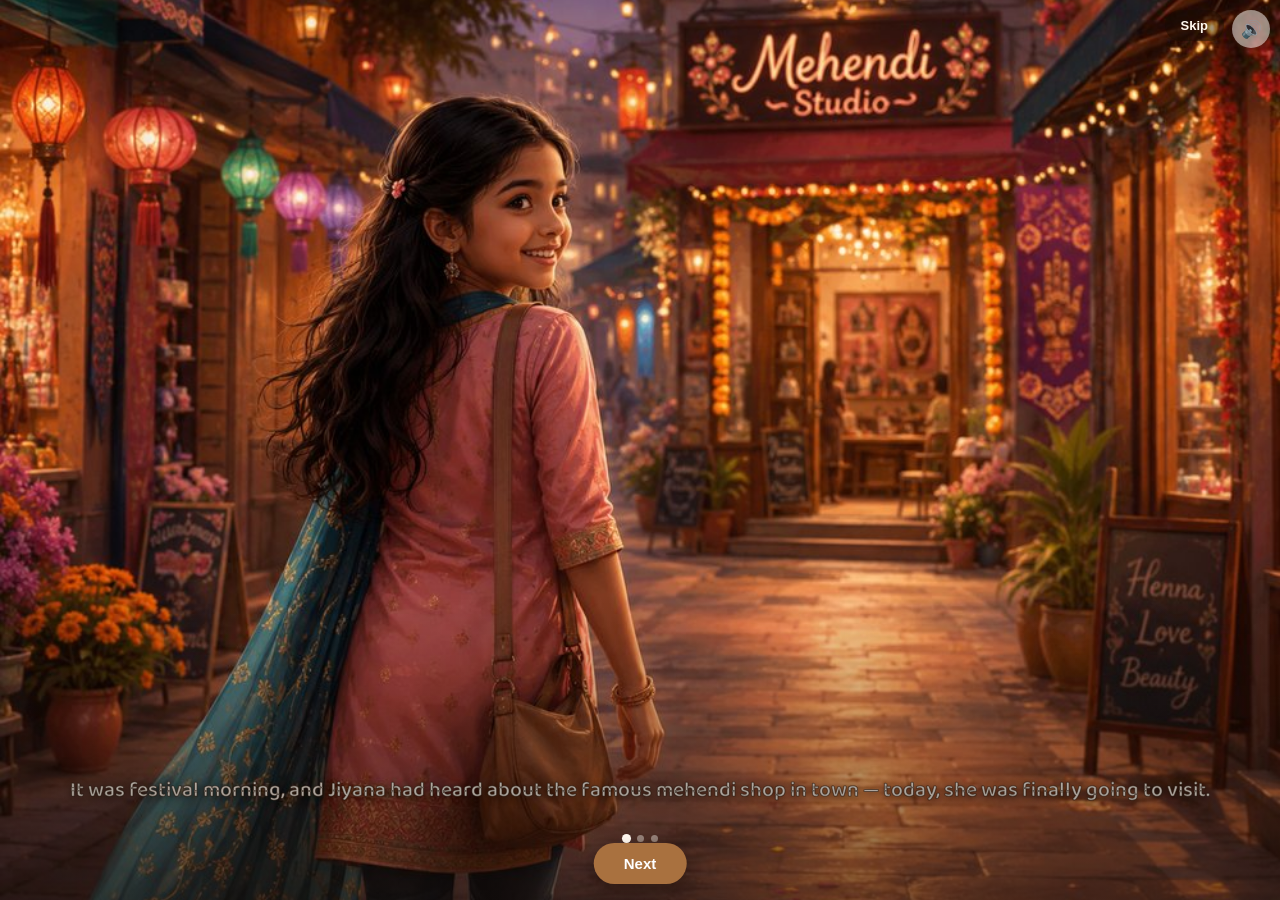
==== index.html @ 72f56982 "Update index.html" ====
<!DOCTYPE html>
<html lang="en">
<head>
<meta charset="UTF-8">
<meta name="viewport" content="width=device-width, initial-scale=1, maximum-scale=1, user-scalable=no, viewport-fit=cover">
<title>Jiyana's Mehendi Studio</title>
<!-- Rounded, friendly "storybook" display font — used only for the story
     intro's captions/speech bubbles (see css/story.css), not the rest of
     the game's UI, so this one addition can't accidentally change any
     already-approved screen's look. Loaded from Google Fonts since the
     game is served live from GitHub Pages (https), not opened as a bare
     file — same reasoning as every other network asset here. -->
<link rel="preconnect" href="https://fonts.googleapis.com">
<link rel="preconnect" href="https://fonts.gstatic.com" crossorigin>
<link href="https://fonts.googleapis.com/css2?family=Baloo+2:wght@600;700&display=swap" rel="stylesheet">
<!-- CACHE-BUSTING: every local CSS/JS file below is tagged "?v=20260730".
     GitHub Pages' CDN (and phone browsers) can keep serving an OLD
     cached copy of these files for a while after a new deploy, which
     can mix an old file with a new one and break things in confusing
     ways (this bit us once already — "nothing is clickable" turned out
     to be a stale cached main.js). Bumping this one number to today's
     date on every future deploy forces every visitor's browser to fetch
     fresh copies instead of reusing old ones — find-and-replace
     "20260730" with the new date across this file when you deploy. -->
<link rel="stylesheet" href="css/style.css?v=20260730e">
<link rel="stylesheet" href="css/text-stencil.css?v=20260730e">
<link rel="stylesheet" href="css/dry-scrape.css?v=20260730e">
<link rel="stylesheet" href="css/full-flow.css?v=20260730e">
<link rel="stylesheet" href="css/decoration.css?v=20260730e">
<link rel="stylesheet" href="css/story.css?v=20260730e">
</head>
<body>

  <!-- This game is portrait-only by design (the hero hand artwork, every
       size calculation, and the new beside-the-hand toolbar layout below
       are all built around a tall screen). Rather than half-support a
       cramped landscape mode, #app is hidden and this simple prompt is
       shown instead whenever the device is rotated — pure CSS, no JS
       needed (see the "orientation: landscape" rule in style.css). -->
  <div id="rotatePrompt">
    <span class="rotatePromptIcon">📱</span>
    <p>Turn your device back to portrait to keep playing</p>
  </div>

  <!-- Jiyana's Mehendi Studio — the real, playable game.

       This consolidates every previously-isolated, individually-approved
       system into one real sequence, start to finish:

         pick design -> trace guide (any tool) -> Done -> dry -> scrape
         -> optional decorate (gems/bindis/flowers) -> finished piece

       Every piece here (cone/ink engine, guide layer, toolbar +
       place->adjust->bake stamps, dry+scrape, decoration tray) is the
       exact same code already proven out and approved in
       full-flow-test.js and decoration-test.js — this file's job is
       purely the final consolidation, plus the one new phase
       (decorating) that connects scraping to the decoration step.

       Coin/star rewards (the "reward moment" — animated stars, coin
       count-up, confetti timed to the last star, persistent coin total)
       were deliberately left out of the original consolidation and built
       later as their own follow-up milestone — see #coinBadge below and
       the reward-sequence section of js/main.js. -->

  <div id="app">

    <!-- Always reachable, any phase, so she can go quiet without leaving
         whatever she's in the middle of. Remembers her choice next time
         (localStorage) — see js/main.js sound section. -->
    <button id="muteBtn" type="button" aria-label="Toggle sound">🔊</button>

    <!-- 3-slide story intro — sits ON TOP of #picker (higher z-index,
         see css/story.css), shown automatically only the very first time
         the game is ever opened (STORY_SEEN_KEY in js/main.js), and
         replayable any time via #storyReplayBtn on the picker. Each
         .storySlide is stacked absolutely and crossfaded via JS
         (goToSlide()) rather than removed from the DOM, so replaying
         never has to rebuild anything. Skip is available on every slide;
         Next becomes "Let's Begin!" on the last one. -->
    <div id="storyIntro" class="hidden">
      <button id="storySkipBtn" type="button">Skip</button>

      <div class="storySlide active" data-slide="0">
        <img class="storySlideImg" src="assets/story_slide1.jpg" alt="">
        <div class="storyCaption">It was festival morning, and Jiyana had heard about the famous mehendi shop in town — today, she was finally going to visit.</div>
      </div>

      <div class="storySlide" data-slide="1">
        <img class="storySlideImg" src="assets/story_slide2.jpg" alt="">
        <div class="speechBubble speechBubble--left" id="bubbleJiyana">I want to learn to make mehendi like you!</div>
        <div class="speechBubble speechBubble--right" id="bubbleShopkeeper">Then let's begin — pick your first design, and show me what you've got.</div>
      </div>

      <div class="storySlide" data-slide="2">
        <img class="storySlideImg" src="assets/story_slide3.jpg" alt="">
        <div class="storyCaption">Grab your cone, Jiyana — your mehendi journey starts now!</div>
      </div>

      <div id="storyDots">
        <span class="storyDot active"></span>
        <span class="storyDot"></span>
        <span class="storyDot"></span>
      </div>

      <button id="storyNextBtn" type="button">Next</button>
    </div>

    <div id="picker">
      <!-- Persistent running total, earned from stencil-based designs
           only (see js/main.js reward section) — always visible here so
           it reads as an ongoing collection, not a one-off score she'd
           forget about between sessions. Updated in place (no re-render
           needed) whenever coins are awarded. -->
      <div id="pickerTopRow">
        <div id="coinBadge">
          <img src="assets/icon_coin.png" alt="">
          <span id="coinBadgeTotal">0</span>
        </div>

        <!-- Replays the same first-run story intro any time — auto-show
             only happens once (see STORY_SEEN_KEY in js/main.js), this
             button is the only way back into it afterward. -->
        <button id="storyReplayBtn" type="button">📖 Story</button>
      </div>

      <div class="pickerTitle">Choose how to begin</div>

      <!-- All 6 stencil designs, in a 2-column grid so they read as one
           tidy panel instead of a long scroll — see .pickerPanel /
           #pickerCards in text-stencil.css. -->
      <div class="pickerPanel">
        <div class="pickerPanelLabel">Templates</div>
        <div id="pickerCards"></div>
      </div>

      <!-- Its own distinct card — no stencil guide, straight to a blank
           hand. Background photo is a cropped corner of Vinit's new
           background scene (the henna cones/bowl/flowers on the wooden
           table); see game/assets/draw_now_bg.jpg and the memory note
           on why the full scene doesn't work as a full-screen portrait
           background but this corner crop works well here. -->
      <button id="freehandBtn" type="button">
        <span class="freehandTitle">Draw Now</span>
        <span class="freehandSub">Start on a blank hand, no guide</span>
      </button>
    </div>

    <div id="stageWrap">
      <div id="stage">
        <div id="artboard">
          <!-- Sits behind the hand (first child, before #palm) so it
               reads as a warm celebratory glow framing the finished
               piece rather than covering it — the hand and her design
               stay the visual focus, per the "hero is the hand" rule.
               Hidden until the 'done' phase; see finishDecorating(). -->
          <img id="completionBurst" src="assets/completion_burst.png" alt="">

          <img id="palm" src="assets/hero_palm.png" alt="">

          <!-- Guide: faint, non-fading while tracing. Cleared the
               instant Done is pressed so nothing can show through the
               finished piece underneath. -->
          <canvas id="stencilCanvas"></canvas>

          <!-- Holds the one adjustable guide preview (move + resize/
               rotate handles) shown right after picking a design, before
               she's drawn anything — see createStencilAdjust() in
               js/main.js. Empty/unused for Draw Now (no guide) and for
               the rest of tracing once locked, same pattern as
               #stampStage/#decorLayer below. -->
          <div id="stencilAdjustStage"></div>

          <!-- Reveal stack: stain (bottom) -> dried paste (scraped
               away) -> wet ink (visible while tracing, fades out once
               drying starts). -->
          <canvas id="stainCanvas"></canvas>
          <canvas id="driedCanvas"></canvas>
          <canvas id="wetCanvas"></canvas>

          <!-- Holds the single "staged" Dot/Circle-stamp/Paisley-stamp
               shape while it's being adjusted — placed on tap, not yet
               painted into the henna. JS creates/removes its one child
               (.stampWrap) as shapes are placed and baked. -->
          <div id="stampStage"></div>

          <!-- Placed decorations (gems/bindis/flower stickers), added
               during the 'decorating' phase once scraping is complete.
               Sits above every henna layer so stickers always render on
               top of the finished design. -->
          <div id="decorLayer"></div>

          <!-- toolAnchor is translated to the drawing point each frame
               — holds the 3 tools whose real-world size/shape makes
               sense to show at full size resting at the fingertip
               (cone/toothpick/dotting tool). JS toggles which one is
               visible based on the selected tool; only one is ever
               shown at a time. -->
          <div id="toolAnchor">
            <img id="cone" src="assets/mehendi_cone.png" alt="">
            <img id="toothpick" src="assets/icon_toothpick.png" alt="">
            <img id="dotTool" src="assets/icon_dotting.png" alt="">
          </div>

          <!-- actionCursor is the on-canvas indicator for every OTHER
               tool (ruler, curve, circle stamp, paisley stamp, eraser).
               These tools' toolbar icons are large/detailed enough that
               showing them full-size at the working point would block
               the player's view of exactly what they're doing — so
               instead of the real icon, this is just a small unobtrusive
               glow marking where the action will happen. -->
          <div id="actionCursor">
            <div id="actionCursorGlow"></div>
          </div>

          <div id="scrapeCursor">
            <div id="scrapeGlow"></div>
            <img id="scraperTool" src="assets/scraper_tool.png" alt="">
          </div>

          <div id="dryerRig">
            <img id="dryerIcon" src="assets/hairdryer.png" alt="">
            <div id="dryerPuffs">
              <span class="puff"></span>
              <span class="puff"></span>
              <span class="puff"></span>
            </div>
          </div>

          <!-- Empty until the exact instant scraping finishes (see
               completeDesign() / spawnConfettiBurst() in main.js), which
               fills it with a one-shot burst of small colored pieces that
               animate outward and fade, then remove themselves. Sits as
               the last child of #artboard so the burst always renders on
               top of the hand/design/decorations. pointer-events:none so
               it can never block a tap underneath it. -->
          <div id="confettiLayer"></div>
        </div>

        <!-- Sits outside #artboard on purpose — these are screen
             controls, not game content, so they must never scale/pan
             along with the zoomed artboard themselves. Shown only during
             tracing/scraping/decorating (see updateControlsForPhase()),
             since zoom has no purpose on the picker/drying/done screens. -->
        <div id="zoomControls" class="hidden">
          <button id="zoomInBtn" type="button" aria-label="Zoom in">+</button>
          <button id="zoomOutBtn" type="button" aria-label="Zoom out" disabled>&minus;</button>
        </div>

        <!-- Magic Trace Assist — a small on/off switch shown only while
             tracing a real stencil design (hidden for Draw Now, which has
             no guide to snap toward). Same "sibling of #artboard, not a
             child" reasoning as #zoomControls above, so it never scales/
             pans with the artboard. See updateTraceAssistVisibility() and
             the Trace Assist section of js/main.js for the snapping logic
             itself. Off by default, remembered via localStorage once she
             changes it (jiyanaMehendiTraceAssist) — same preference
             pattern as the mute button/coin total/story-seen flag. -->
        <div id="traceAssistRow" class="hidden">
          <span id="traceAssistLabel">✨ Trace Assist</span>
          <button id="traceAssistToggle" type="button" role="switch" aria-checked="false" aria-label="Toggle Trace Assist">
            <span class="switchKnob"></span>
          </button>
        </div>
      </div>

      <!-- Toolbar, split into two groups so nothing ever needs
           horizontal scrolling to reach (the old single 12-button row
           did). Both are siblings of #stage, not children of it — same
           "must never scale/pan with the zoomed artboard" reasoning as
           #zoomControls above, PLUS #stage itself carries a CSS
           transform (--hand-lift) which would trap position:fixed
           descendants; sitting outside #stage avoids that entirely so
           #toolbarPrimary can dock to the real screen edge on a phone.
           See css/full-flow.css for how each is positioned per screen
           size — the buttons/logic themselves are unchanged from before.

           #toolbarPrimary: Cone/Toothpick/Dot/Undo/Clear/Done — the
           ones she reaches for constantly. Always visible the instant
           tracing starts, on every portrait screen size.
           #toolbarSecondary: Ruler/Curve/Circle/Paisley/Shape Pencil/
           Eraser — reached for less often. Always visible beside the
           hand on a tablet (there's room); tucked behind the "More
           tools" toggle in #toolbarPrimary on a phone (there isn't). -->
      <div id="toolbarPrimary">
        <button class="toolBtn tool-select active" data-tool="cone" title="Cone" type="button">
          <img src="assets/icon_cone.png" alt="Cone">
        </button>
        <button class="toolBtn tool-select iconOnly" data-tool="toothpick" title="Toothpick" type="button">
          <img src="assets/icon_toothpick.png" alt="Toothpick">
        </button>
        <button class="toolBtn tool-select iconOnly" data-tool="dot" title="Dotting Tool" type="button">
          <img src="assets/icon_dotting.png" alt="Dotting Tool">
        </button>
        <button id="undoBtn" class="toolBtn" title="Undo" type="button" disabled>
          <img src="assets/icon_undo.png" alt="Undo">
        </button>
        <button id="iconClearBtn" class="toolBtn" title="Clear" type="button">
          <img src="assets/icon_clear.png" alt="Clear">
        </button>
        <button id="iconDoneBtn" class="toolBtn" title="Done" type="button">
          <img src="assets/icon_done.png" alt="Done">
        </button>
        <!-- Phone-portrait only (hidden on tablet, where #toolbarSecondary
             is already visible beside the hand — see full-flow.css).
             Toggles #toolbarSecondary's drawer open/closed. -->
        <button id="moreToolsBtn" class="toolBtn iconOnly" title="More tools" type="button" aria-expanded="false" aria-controls="toolbarSecondary">
          <span class="moreToolsGlyph">⋯</span>
        </button>
      </div>

      <div id="toolbarSecondary">
        <button class="toolBtn tool-select iconOnly" data-tool="ruler" title="Ruler" type="button">
          <img src="assets/icon_ruler.png" alt="Ruler">
        </button>
        <button class="toolBtn tool-select iconOnly" data-tool="curve" title="Curve Guide" type="button">
          <img src="assets/icon_curve.png" alt="Curve Guide">
        </button>
        <button class="toolBtn tool-select iconOnly" data-tool="circle" title="Circle Stamp" type="button">
          <img src="assets/icon_circle_stamp.png" alt="Circle Stamp">
        </button>
        <button class="toolBtn tool-select" data-tool="paisley" title="Paisley Stamp" type="button">
          <img src="assets/icon_paisley.png" alt="Paisley Stamp">
        </button>
        <!-- No image asset — code-generated shape, drawn straight from
             canvas paths so it stays crisp at any size (see
             SHAPE_PENCIL_PATHS in js/main.js). Icon is a simple filled
             star, matching the gold/cream look of every other iconOnly
             toolbar button. -->
        <button class="toolBtn tool-select iconOnly" data-tool="shapePencil" title="Shape Pencil" type="button">
          <svg viewBox="0 0 44 44" class="toolGlyph" aria-hidden="true">
            <polygon points="22,4 26.5,17 40,17 29,25.5 33,39 22,30.5 11,39 15,25.5 4,17 17.5,17"></polygon>
          </svg>
        </button>
        <button class="toolBtn tool-select iconOnly" data-tool="eraser" title="Eraser" type="button">
          <img src="assets/icon_eraser.png" alt="Eraser">
        </button>
      </div>
    </div>

    <div id="hint" class="hint"></div>

    <!-- Shown only while the Shape Pencil tool is selected during
         tracing (see setTool() in js/main.js). Pick which of the 5
         shapes to place, and whether the next one is a solid henna
         shape or just its outline — both apply the moment she taps the
         hand to place one, same place->adjust->bake pattern as the
         Circle/Paisley stamps. -->
    <div id="shapeTray" class="hidden">
      <button class="toolBtn iconOnly shapeBtn active" data-shape="circle" title="Circle" type="button">
        <svg viewBox="0 0 44 44" class="shapeGlyph"><circle cx="22" cy="22" r="15"></circle></svg>
      </button>
      <button class="toolBtn iconOnly shapeBtn" data-shape="triangle" title="Triangle" type="button">
        <svg viewBox="0 0 44 44" class="shapeGlyph"><polygon points="22,6 37,34 7,34"></polygon></svg>
      </button>
      <button class="toolBtn iconOnly shapeBtn" data-shape="rhombus" title="Rhombus" type="button">
        <svg viewBox="0 0 44 44" class="shapeGlyph"><polygon points="22,5 39,22 22,39 5,22"></polygon></svg>
      </button>
      <button class="toolBtn iconOnly shapeBtn" data-shape="kite" title="Kite" type="button">
        <svg viewBox="0 0 44 44" class="shapeGlyph"><polygon points="22,3 32.5,19 22,41 11.5,19"></polygon></svg>
      </button>
      <button class="toolBtn iconOnly shapeBtn" data-shape="star" title="Star" type="button">
        <svg viewBox="0 0 44 44" class="shapeGlyph"><polygon points="22,4 26.5,17 40,17 29,25.5 33,39 22,30.5 11,39 15,25.5 4,17 17.5,17"></polygon></svg>
      </button>
      <div class="toolbarDivider"></div>
      <button id="shapeFilledBtn" class="fillToggleBtn active" data-fill="filled" type="button">Filled</button>
      <button id="shapeHollowBtn" class="fillToggleBtn" data-fill="hollow" type="button">Outline</button>
    </div>

    <div id="controls" class="hidden">
      <button id="changeBtn" type="button">Change Design</button>
    </div>

    <!-- Shown only during the 'drying' phase. The dryer icon itself
         follows her finger/mouse over the hand (see js/main.js) for as
         long as she likes — this button is the one deliberate way to
         say "okay, move on to scraping," so freely waving the dryer
         around can never accidentally skip ahead. -->
    <div id="dryerControls" class="hidden">
      <button id="dryerDoneBtn" type="button">Done Drying</button>
    </div>

    <!-- Decoration tray: shown only during the 'decorating' phase,
         right after scraping finishes. Tap a sticker to select it, tap
         the hand to place it, drag/resize/rotate/delete as needed — see
         js/main.js for the full interaction (ported from
         decoration-test.js). Entirely optional; Done works with zero
         stickers placed. -->
    <div id="decorTray" class="hidden">
      <button class="toolBtn iconOnly decorBtn" data-item="gem_heart" title="Heart Gem" type="button">
        <img src="assets/decor_gem_heart.png" alt="Heart Gem">
      </button>
      <button class="toolBtn iconOnly decorBtn" data-item="gem_blue" title="Blue Gem" type="button">
        <img src="assets/decor_gem_blue.png" alt="Blue Gem">
      </button>
      <button class="toolBtn iconOnly decorBtn" data-item="gem_green" title="Green Gem" type="button">
        <img src="assets/decor_gem_teardrop_green.png" alt="Green Gem">
      </button>
      <button class="toolBtn iconOnly decorBtn" data-item="bindi_gold" title="Gold Bindi" type="button">
        <img src="assets/decor_bindi_gold.png" alt="Gold Bindi">
      </button>
      <button class="toolBtn iconOnly decorBtn" data-item="bindi_red" title="Red Bindi" type="button">
        <img src="assets/decor_bindi_drop_red.png" alt="Red Bindi">
      </button>
      <button class="toolBtn iconOnly decorBtn" data-item="flower_pink" title="Pink Flower" type="button">
        <img src="assets/decor_flower_pink.png" alt="Pink Flower">
      </button>
      <button class="toolBtn iconOnly decorBtn" data-item="flower_purple" title="Purple Flower" type="button">
        <img src="assets/decor_flower_purple.png" alt="Purple Flower">
      </button>
      <button class="toolBtn iconOnly decorBtn" data-item="moon_silver" title="Moon" type="button">
        <img src="assets/decor_moon_silver.png" alt="Moon">
      </button>
      <button class="toolBtn iconOnly decorBtn" data-item="pearls_white" title="Pearls" type="button">
        <img src="assets/decor_pearls_white.png" alt="Pearls">
      </button>
      <button class="toolBtn iconOnly decorBtn" data-item="butterfly_blue" title="Butterfly" type="button">
        <img src="assets/decor_butterfly_blue.png" alt="Butterfly">
      </button>
      <button class="toolBtn iconOnly decorBtn" data-item="leaf_gold" title="Gold Leaf" type="button">
        <img src="assets/decor_leaf_gold.png" alt="Gold Leaf">
      </button>
    </div>

    <div id="decorControls" class="hidden">
      <button id="decorDoneBtn" type="button">Done</button>
    </div>

    <!-- Final screen: shown once decorating is finished (Done tapped).
         The completionBurst glow behind the hand + "Well done!" always
         play. #rewardRow (stars + coins) only appears for stencil-based
         completions — playRewardSequence() in js/main.js leaves it
         hidden entirely for freehand/Draw Now, which earns no stars or
         coins. Star/coin elements start invisible (see .starIcon/
         #coinRewardAmount in full-flow.css) — JS adds '.pop'/'.popDim'
         to each star with a stagger, and drives the coin count-up, so
         nothing here needs its own "3 stars already sitting there"
         markup beyond the 3 static placeholders. -->
    <div id="finishedPanel" class="hidden">
      <div id="completionMessage">Well done!</div>

      <div id="rewardRow" class="hidden">
        <div id="starRow">
          <img class="starIcon" src="assets/icon_star.png" alt="Star">
          <img class="starIcon" src="assets/icon_star.png" alt="Star">
          <img class="starIcon" src="assets/icon_star.png" alt="Star">
        </div>
        <div id="coinReward">
          <img id="coinRewardIcon" src="assets/icon_coin.png" alt="">
          <span id="coinRewardAmount">+0</span>
        </div>
      </div>

      <button id="newDesignBtn" type="button">New Design</button>
    </div>
  </div>

  <!-- Hidden source images for the 7 proven-out designs. -->
  <img id="src-flower" src="assets/flower_stencil.png" alt="" hidden>
  <img id="src-peacock_easy" src="assets/peacock_easy.png" alt="" hidden>
  <img id="src-peacock_advanced" src="assets/peacock_advanced.png" alt="" hidden>
  <img id="src-dark_vibes" src="assets/text_dark_vibes.png" alt="" hidden>
  <img id="src-jiyana" src="assets/text_jiyana.png" alt="" hidden>
  <img id="src-jash" src="assets/text_jash.png" alt="" hidden>
  <img id="src-vine_bloom" src="assets/vine_bloom.png" alt="" hidden>

  <script src="js/main.js?v=20260730e"></script>
</body>
</html>
---- css/style.css ----
/* =========================================================
   Jiyana's Mehendi Studio — M0: Hero Palm Stage
   Purpose: premium, calm studio backdrop that presents the
   hero hand beautifully and responsively. No interaction yet.
   ========================================================= */

:root {
  --bg-top: #fff8ef;
  --bg-mid: #f8e8d2;
  --bg-bot: #f0d7b6;
  --glow-core: rgba(255, 200, 187, 0.32);
  --glow-mid: rgba(255, 214, 204, 0.14);
  --shadow-soft: rgba(120, 72, 30, 0.16);
  --shadow-tight: rgba(120, 72, 30, 0.22);

  /* Shared upward offset so the hand and its glow move together */
  --hand-lift: -9vh;
}

* {
  box-sizing: border-box;
  -webkit-tap-highlight-color: transparent;
}

html, body {
  height: 100%;
  margin: 0;
  overscroll-behavior: none;
  font-family: -apple-system, BlinkMacSystemFont, "Segoe UI", Roboto, sans-serif;
  background: var(--bg-mid);
  touch-action: manipulation;
  -webkit-user-select: none;
  user-select: none;
}

#app {
  position: fixed;
  inset: 0;
  display: flex;
  flex-direction: column;
  padding: env(safe-area-inset-top) env(safe-area-inset-right)
           env(safe-area-inset-bottom) env(safe-area-inset-left);

  /* Premium warm studio backdrop — soft vertical gradient */
  background: linear-gradient(180deg, var(--bg-top) 0%, var(--bg-mid) 55%, var(--bg-bot) 100%);
}

/* Small, unobtrusive, always on top — corner placement so it never
   competes with the design/hand for attention, matching "less is more." */
#muteBtn {
  position: absolute;
  top: calc(10px + env(safe-area-inset-top));
  right: calc(10px + env(safe-area-inset-right));
  z-index: 20;
  width: 38px;
  height: 38px;
  border: none;
  border-radius: 50%;
  font-size: 17px;
  line-height: 1;
  display: flex;
  align-items: center;
  justify-content: center;
  cursor: pointer;
  background: rgba(255, 250, 243, 0.7);
  box-shadow: 0 4px 10px rgba(122, 83, 48, 0.18);
  opacity: 0.75;
  transition: transform 120ms ease, opacity 120ms ease;
}

#muteBtn:active {
  transform: scale(0.92);
  opacity: 1;
}

#stageWrap {
  flex: 1 1 auto;
  min-height: 0;
  position: relative;
  display: flex;
  align-items: center;
  justify-content: center;
}

/* Soft ambient glow behind the hand for depth — warm, diffused, barely-there */
#stageWrap::before {
  content: "";
  position: absolute;
  top: 50%;
  left: 50%;
  width: min(100vw, 760px);
  height: min(100vw, 760px);
  border-radius: 50%;
  background: radial-gradient(circle, var(--glow-core) 0%, var(--glow-mid) 45%, rgba(255, 255, 255, 0) 72%);
  filter: blur(60px);
  transform: translate(-50%, -50%) translateY(var(--hand-lift));
  pointer-events: none;
}

/* Height is 100% of #stageWrap (not a fixed vh fraction) so the artboard
   only ever claims whatever room is actually left after the hint,
   toolbar, and controls below it take theirs — see the note above
   #stageWrap. A hardcoded vh height competed with those for space
   independently and could push the toolbar off the bottom of a short
   browser window with nothing to scroll to (found via Vinit's real
   hands-on test, invisible to this sandbox's PIL/Node-only checks). */
#stage {
  position: relative;
  width: min(85vw, 602px);
  height: 100%;
  max-height: 846px;
  display: flex;
  align-items: center;
  justify-content: center;
  transform: translateY(var(--hand-lift));
  /* Clips the artboard when zoomed/panned in — without this, a zoomed
     artboard would visually spill over the toolbar/hint below it
     instead of staying within this stage "viewport." See js/main.js
     zoom section. */
  overflow: hidden;
}

/* Small, unobtrusive corner control — stays fixed in place regardless
   of the artboard's own zoom/pan (it's a sibling of #artboard, not a
   child, specifically so it's never scaled/moved along with it). */
#zoomControls {
  position: absolute;
  right: 8px;
  bottom: 8px;
  z-index: 5;
  display: flex;
  flex-direction: column;
  gap: 6px;
}

#zoomControls.hidden {
  display: none;
}

/* Mirrors #zoomControls on the opposite corner — same "sibling of
   #artboard, not a child" reasoning (see the HTML comment in
   index.html), so it stays put regardless of canvas zoom/pan. Shown/
   hidden via the same setPanelVisible() fade as every other contextual
   panel (see updateTraceAssistVisibility() in main.js), not this plain
   .hidden rule alone — .hidden is just the final "fully gone" state. */
#traceAssistRow {
  position: absolute;
  left: 8px;
  bottom: 8px;
  z-index: 5;
  display: flex;
  align-items: center;
  gap: 8px;
  background: rgba(255, 250, 243, 0.92);
  border-radius: 999px;
  padding: 6px 12px 6px 14px;
  box-shadow: 0 4px 14px rgba(60, 36, 16, 0.18);
}

#traceAssistRow.hidden {
  display: none;
}

#traceAssistLabel {
  font-size: 13px;
  font-weight: 700;
  color: var(--stencil-accent-dark, #7a5330);
  white-space: nowrap;
}

/* A plain switch-track + knob, not a pill button like the Shape Pencil
   Filled/Outline toggle — Vinit asked for a "toggle switch" specifically,
   and a kid reading a track+knob as on/off is a more universal signal
   than a button whose label changes. */
#traceAssistToggle {
  position: relative;
  width: 40px;
  height: 24px;
  border: none;
  border-radius: 999px;
  background: rgba(122, 83, 48, 0.28);
  padding: 0;
  cursor: pointer;
  flex-shrink: 0;
  transition: background 160ms ease;
}

#traceAssistToggle .switchKnob {
  position: absolute;
  top: 3px;
  left: 3px;
  width: 18px;
  height: 18px;
  border-radius: 50%;
  background: #fff8ef;
  box-shadow: 0 1px 3px rgba(40, 22, 8, 0.35);
  transition: transform 160ms ease;
}

#traceAssistToggle.on {
  background: var(--stencil-accent, #a9713f);
}

#traceAssistToggle.on .switchKnob {
  transform: translateX(16px);
}

#traceAssistToggle:active .switchKnob {
  width: 20px; /* small satisfying "squish" on tap, same instinct as every other button's :active state */
}

#zoomControls button {
  width: 36px;
  height: 36px;
  border: none;
  border-radius: 50%;
  font-size: 19px;
  font-weight: 700;
  line-height: 1;
  display: flex;
  align-items: center;
  justify-content: center;
  cursor: pointer;
  color: var(--stencil-accent-dark, #7a5330);
  background: rgba(255, 250, 243, 0.85);
  box-shadow: 0 4px 10px rgba(122, 83, 48, 0.2);
  transition: transform 120ms ease, opacity 150ms ease;
}

#zoomControls button:active {
  transform: scale(0.9);
}

#zoomControls button:disabled {
  opacity: 0.35;
  cursor: default;
}

/* The artboard is a box locked to the palm artwork's own aspect ratio.
   Sizing it (not the raw <img>) means the palm image, the ink canvas,
   and the cone can all share one exact coordinate space — whatever
   normalized position we compute lands in the same spot on all three.

   Its actual pixel width/height are set by layoutArtboard() in main.js,
   not by CSS. A plain div has no intrinsic size of its own, and every
   child in here is position:absolute (so none of them contribute size
   either) — CSS aspect-ratio can't resolve a box that has neither a
   definite dimension nor in-flow content to measure, especially inside
   a centered (non-stretching) flex parent. JS measures #stage directly
   and computes the contain-fit size instead. */
#artboard {
  position: relative;
  touch-action: none;
}

#palm {
  position: absolute;
  inset: 0;
  width: 100%;
  height: 100%;
  object-fit: contain;
  -webkit-user-drag: none;
  user-drag: none;
  pointer-events: none;

  /* Layered soft drop shadow so the hand feels grounded, not pasted flat */
  filter:
    drop-shadow(0 22px 18px var(--shadow-soft))
    drop-shadow(0 6px 6px var(--shadow-tight));

  /* Gentle entrance — the only motion in M0, tied to the screen appearing */
  animation: riseIn 700ms cubic-bezier(0.22, 1, 0.36, 1) both;
}

#inkCanvas {
  position: absolute;
  inset: 0;
  width: 100%;
  height: 100%;
  pointer-events: none;
}

/* coneAnchor is positioned (translated) to the drawing point each frame;
   cone itself rotates around its nozzle tip inside that anchor. Splitting
   position and rotation into two elements keeps the pivot math simple
   and keeps both updates compositor-only (no layout thrash). */
#coneAnchor {
  position: absolute;
  left: 0;
  top: 0;
  width: 0;
  height: 0;
  pointer-events: none;
  opacity: 0;
  transition: opacity 220ms ease;
}

#coneAnchor.visible {
  opacity: 1;
}

#cone {
  position: absolute;
  -webkit-user-drag: none;
  user-drag: none;
  pointer-events: none;
  filter: drop-shadow(0 6px 8px rgba(80, 50, 15, 0.28));
}

@keyframes riseIn {
  from {
    opacity: 0;
    transform: translateY(18px) scale(0.97);
  }
  to {
    opacity: 1;
    transform: translateY(0) scale(1);
  }
}

/* Landscape phones: shorter viewport height, keep the hand comfortably framed */
@media (orientation: landscape) {
  #stage {
    /* Only width needs adjusting here now — height already fills
       whatever's actually available (see the base #stage rule), and
       the contain-fit math in layoutArtboard() picks whichever
       dimension is the real limiting one regardless. */
    width: min(56vw, 602px);
  }
}
---- css/text-stencil.css ----
/* =========================================================
   Jiyana's Mehendi Studio — text-stencil test harness styling
   Purpose: everything specific to the isolated text-stencil
   picker + tracing test page. Kept out of style.css on purpose,
   same reasoning as stencil.css.
   ========================================================= */

:root {
  --stencil-accent: #a9713f;
  --stencil-accent-dark: #7a5330;
}

#stencilCanvas {
  position: absolute;
  inset: 0;
  width: 100%;
  height: 100%;
  pointer-events: none;
}

/* ---- Design picker ----
   Two visually distinct sections per Vinit's redesign: a boxed
   "Templates" panel (2-column grid, so all 6 designs fit without a
   long scroll) and a separate full-width "Draw Now" photo card below
   it — no shared list, no ambiguity about which is which. */
#picker {
  position: absolute;
  inset: 0;
  z-index: 10;
  display: flex;
  flex-direction: column;
  align-items: center;
  justify-content: center;
  gap: 18px;
  padding: 24px;
  background: linear-gradient(180deg, var(--bg-top) 0%, var(--bg-mid) 55%, var(--bg-bot) 100%);
  opacity: 1;
  transition: opacity 260ms ease;
}

#picker.hidden {
  opacity: 0;
  pointer-events: none;
}

.pickerTitle {
  font-size: clamp(17px, 4.5vw, 21px);
  font-weight: 700;
  color: var(--stencil-accent-dark);
  text-align: center;
}

/* Row holding the persistent coin total + the story-replay button — a
   small unobtrusive corner cluster (same "quiet corner" treatment as
   #muteBtn, just the opposite corner) rather than headline elements,
   since neither is the point of this screen. Only ever lives on the
   picker (this file). */
#pickerTopRow {
  position: absolute;
  top: calc(10px + env(safe-area-inset-top));
  left: calc(10px + env(safe-area-inset-left));
  display: flex;
  align-items: center;
  gap: 8px;
}

/* Updated in place by main.js whenever coins are awarded. */
#coinBadge {
  display: flex;
  align-items: center;
  gap: 5px;
  padding: 6px 12px 6px 8px;
  border-radius: 999px;
  background: rgba(255, 250, 243, 0.75);
  box-shadow: 0 4px 10px rgba(122, 83, 48, 0.16);
}

#coinBadge img {
  width: 22px;
  height: 22px;
  -webkit-user-drag: none;
  user-drag: none;
}

#coinBadgeTotal {
  font-size: 15px;
  font-weight: 800;
  color: var(--stencil-accent-dark);
}

/* Brief pulse played whenever coins are freshly added to the total (see
   bumpCoinBadge() in main.js) — a quick, quiet acknowledgment that the
   persistent total just grew, distinct from the big reward-moment
   animation on the finished screen itself. */
#coinBadge.bump {
  animation: coinBadgeBump 380ms ease-out;
}

@keyframes coinBadgeBump {
  0% { transform: scale(1); }
  35% { transform: scale(1.15); }
  100% { transform: scale(1); }
}

/* Same pill treatment as #coinBadge (they sit side by side in
   #pickerTopRow) but as a real button — replays the story intro any
   time via openStory() in main.js. */
#storyReplayBtn {
  font-family: inherit;
  font-size: 13px;
  font-weight: 700;
  color: var(--stencil-accent-dark);
  border: none;
  cursor: pointer;
  padding: 7px 12px;
  border-radius: 999px;
  background: rgba(255, 250, 243, 0.75);
  box-shadow: 0 4px 10px rgba(122, 83, 48, 0.16);
  transition: transform 120ms ease;
}

#storyReplayBtn:active {
  transform: scale(0.94);
}

/* Boxed panel look — a soft translucent cream card that groups the
   whole template grid into one clear unit, distinct from the page's
   own background and from the Draw Now card below it. */
.pickerPanel {
  width: min(88vw, 420px);
  background: rgba(255, 250, 243, 0.55);
  border-radius: 22px;
  padding: 14px 12px 12px;
  box-shadow: 0 8px 20px rgba(122, 83, 48, 0.14);
  box-sizing: border-box;
}

.pickerPanelLabel {
  font-size: 11px;
  font-weight: 800;
  letter-spacing: 0.08em;
  text-transform: uppercase;
  color: var(--stencil-accent-dark);
  opacity: 0.6;
  margin: 2px 4px 10px;
}

/* 2 columns instead of one long vertical stack — all 6 designs are
   visible together (or close to it) without excessive scrolling. */
#pickerCards {
  display: grid;
  grid-template-columns: 1fr 1fr;
  gap: 10px;
  width: 100%;
}

.pickerCard {
  display: flex;
  flex-direction: column;
  align-items: center;
  justify-content: center;
  gap: 6px;
  background: #fffaf3;
  border-radius: 16px;
  padding: 14px 8px;
  box-shadow: 0 6px 14px rgba(122, 83, 48, 0.14);
  cursor: pointer;
  transition: transform 120ms ease, box-shadow 120ms ease;
}

.pickerCard:active {
  transform: scale(0.96);
  box-shadow: 0 3px 8px rgba(122, 83, 48, 0.14);
}

.pickerCard img {
  max-width: 100%;
  max-height: 54px;
  -webkit-user-drag: none;
  user-drag: none;
}

.pickerCard .pickerLabel {
  font-size: 12px;
  font-weight: 700;
  color: var(--stencil-accent-dark);
  opacity: 0.8;
  text-align: center;
}

/* ---- Draw Now: its own full-width photo card, clearly separate from
   the Templates panel above rather than a small pill hanging off the
   bottom of the list. Background is a corner crop of Vinit's new
   background scene (henna cones/bowl/flowers on the wooden table) —
   ties the "start drawing" action to the real tools of the craft. A
   warm gradient sits between the photo and the text so the title stays
   readable regardless of exactly which part of the photo shows through
   at a given screen size (see background-position below). */
#freehandBtn {
  width: min(88vw, 420px);
  display: flex;
  flex-direction: column;
  align-items: flex-start;
  justify-content: center;
  gap: 3px;
  min-height: 84px;
  font-family: inherit;
  text-align: left;
  border: none;
  border-radius: 22px;
  padding: 16px 20px;
  cursor: pointer;
  box-sizing: border-box;
  background:
    linear-gradient(0deg, rgba(66, 41, 20, 0.62) 0%, rgba(66, 41, 20, 0.32) 55%, rgba(66, 41, 20, 0.12) 100%),
    url('../assets/draw_now_bg.jpg') center 55% / cover;
  box-shadow: 0 8px 20px rgba(122, 83, 48, 0.22);
  transition: transform 120ms ease, box-shadow 120ms ease;
}

#freehandBtn:active {
  transform: scale(0.97);
  box-shadow: 0 4px 10px rgba(122, 83, 48, 0.22);
}

.freehandTitle {
  font-size: 18px;
  font-weight: 800;
  color: #fff;
  text-shadow: 0 2px 6px rgba(40, 22, 8, 0.4);
}

.freehandSub {
  font-size: 12.5px;
  font-weight: 600;
  color: rgba(255, 255, 255, 0.9);
  text-shadow: 0 1px 5px rgba(40, 22, 8, 0.4);
}

/* ---- Hint text ---- */
.hint {
  flex: 0 0 auto;
  text-align: center;
  min-height: 1.4em;
  padding: 4px 20px 2px;
  font-size: clamp(13px, 3vw, 15px);
  font-weight: 600;
  color: var(--stencil-accent-dark);
  opacity: 0.85;
}

/* ---- Test-harness controls ---- */
#controls {
  flex: 0 0 auto;
  display: flex;
  justify-content: center;
  gap: 12px;
  padding: 6px 20px calc(16px + env(safe-area-inset-bottom));
}

/* Was previously toggled via a direct style.display swap in main.js —
   now uses the same fade/slide .hidden+.panelHidden pattern as every
   other phase panel (see full-flow.css), so it needs the same final
   "actually removed from layout" state those get. */
#controls.hidden {
  display: none;
}

#controls button {
  font-family: inherit;
  font-size: 14px;
  font-weight: 700;
  border: none;
  border-radius: 999px;
  padding: 12px 22px;
  cursor: pointer;
  color: #fff;
  background: var(--stencil-accent);
  box-shadow: 0 6px 14px rgba(122, 83, 48, 0.28);
  transition: transform 120ms ease, opacity 200ms ease, box-shadow 120ms ease;
}

#controls button:active {
  transform: scale(0.96);
  box-shadow: 0 3px 8px rgba(122, 83, 48, 0.28);
}

#changeBtn {
  background: transparent;
  color: var(--stencil-accent-dark);
  box-shadow: inset 0 0 0 2px rgba(122, 83, 48, 0.35);
}
---- css/dry-scrape.css ----
/* =========================================================
   Jiyana's Mehendi Studio — M2 test harness styling
   Purpose: everything specific to the isolated dry + scrape
   test page. Kept out of style.css on purpose so the real
   game's stylesheet stays untouched by an experimental
   milestone that may still change shape.
   ========================================================= */

:root {
  --dry-accent: #a9713f;
  --dry-accent-dark: #7a5330;
  --stain-light: #c4783a;
}

/* ---- Layer canvases (stacked in DOM order: stain, dried, wet) ---- */
#stainCanvas,
#driedCanvas,
#wetCanvas {
  position: absolute;
  inset: 0;
  width: 100%;
  height: 100%;
  pointer-events: none;
}

#wetCanvas {
  transition: opacity 900ms ease;
}

#wetCanvas.fade-out {
  opacity: 0;
}

/* Segment Auto-Complete's "wobble melts into a clean line" reveal — a
   frozen snapshot of her rough ink, dropped in on top of the (already-
   updated, already-perfect) real wetCanvas underneath, then faded away
   to reveal it. Created/positioned/removed entirely from JS (see
   startSegmentCrossfade() in main.js) — this is only the look, same
   absolute-fill positioning as every other artboard layer above.
   pointer-events:none so it can never intercept the next stroke. */
.segmentCrossfadeOverlay {
  position: absolute;
  inset: 0;
  width: 100%;
  height: 100%;
  pointer-events: none;
  opacity: 1;
  transition: opacity 200ms ease;
}

.segmentCrossfadeOverlay.fading {
  opacity: 0;
}

/* Empty overlay, sized to match the canvases above, that spawnConfetti-
   Burst() briefly populates — see .confettiPiece below. */
#confettiLayer {
  position: absolute;
  inset: 0;
  pointer-events: none;
  overflow: visible;
}

/* ---- Scrape tool cursor ----
   #scrapeCursor is a zero-size ANCHOR, translated to the pointer position
   every frame (same pattern as #coneAnchor in main.js). #scrapeGlow and
   #scraperTool are its children and both stay locked to that same point;
   the tool image additionally rotates around its own tip (measured from
   the source PNG) to face the direction of the drag. */
#scrapeCursor {
  position: absolute;
  left: 0;
  top: 0;
  width: 0;
  height: 0;
  pointer-events: none;
  opacity: 0;
  transition: opacity 220ms ease;
}

#scrapeCursor.visible {
  opacity: 0.8;
}

#scrapeCursor.scraping {
  opacity: 1;
}

#scrapeGlow {
  position: absolute;
  left: 0;
  top: 0;
  width: 52px;
  height: 52px;
  margin-left: -26px;
  margin-top: -26px;
  border-radius: 50%;
  background: radial-gradient(circle, rgba(214, 150, 96, 0.55) 0%, rgba(214, 150, 96, 0.22) 55%, rgba(214, 150, 96, 0) 78%);
  transition: transform 150ms ease, opacity 150ms ease;
  opacity: 0.6;
}

#scrapeCursor.scraping #scrapeGlow {
  opacity: 1;
  transform: scale(1.15);
}

#scraperTool {
  position: absolute;
  -webkit-user-drag: none;
  user-drag: none;
  filter: drop-shadow(0 4px 6px rgba(60, 60, 60, 0.3));
}

.flake {
  --fx: 0px;
  --fy: 0px;
  --fr: 0deg;
  position: absolute;
  left: 0;
  top: 0;
  width: 5px;
  height: 3px;
  margin: -1.5px 0 0 -2.5px;
  border-radius: 1px;
  background: rgba(84, 54, 28, 0.55);
  animation: flakeFly 480ms ease-out forwards;
}

@keyframes flakeFly {
  0% { opacity: 0.9; transform: translate(0, 0) rotate(0deg); }
  100% { opacity: 0; transform: translate(var(--fx), var(--fy)) rotate(var(--fr)); }
}

/* ---- Reveal-complete confetti burst ----
   #confettiLayer (in index.html, last child of #artboard so it always
   renders on top) starts empty; spawnConfettiBurst() in main.js fills it
   with ~26 of these spans the instant scraping finishes, each one
   self-removing via animationend (same cleanup pattern as .flake above).
   Small squares + a few circles ("--dot") for variety, colored from the
   decoration tray's own gem/bindi palette so it reads as part of this
   game rather than a generic effect. */
.confettiPiece {
  --cx: 0px;
  --cy: 0px;
  --fx: 0px;
  --fy: 0px;
  --rot: 0deg;
  --delay: 0ms;
  --dur: 900ms;
  position: absolute;
  left: 0;
  top: 0;
  width: 8px;
  height: 8px;
  border-radius: 2px;
  opacity: 0;
  animation: confettiBurst var(--dur) var(--delay) cubic-bezier(0.15, 0.7, 0.3, 1) forwards;
  will-change: transform, opacity;
}

.confettiPiece--dot {
  width: 6px;
  height: 6px;
  border-radius: 50%;
}

@keyframes confettiBurst {
  0% {
    opacity: 0;
    transform: translate(var(--cx), var(--cy)) translate(-50%, -50%) rotate(0deg) scale(0.5);
  }
  14% {
    opacity: 1;
    transform: translate(var(--cx), var(--cy)) translate(-50%, -50%) rotate(0deg) scale(1);
  }
  100% {
    opacity: 0;
    transform: translate(calc(var(--cx) + var(--fx)), calc(var(--cy) + var(--fy)))
      translate(-50%, -50%) rotate(var(--rot)) scale(0.85);
  }
}

/* ---- Hairdryer rig ----
   Anchored at the artboard's origin (left:0; top:0), same convention as
   #scrapeCursor — js/main.js moves it by setting its own transform
   (translate to the finger/mouse position, then translate(-50%,-50%) to
   center the icon on that point) every pointer move during the 'drying'
   phase, so it follows her hand around exactly like the scraper tool
   does one phase later. Only opacity is a CSS transition now (matching
   scrapeCursor's own fade-in); position updates are set directly by JS
   every frame, so a CSS transform-transition would only fight that. */
#dryerRig {
  position: absolute;
  left: 0;
  top: 0;
  width: 44%;
  max-width: 230px;
  opacity: 0;
  pointer-events: none;
  transition: opacity 220ms ease;
  filter: drop-shadow(0 8px 12px rgba(80, 50, 15, 0.22));
}

#dryerRig.active {
  opacity: 1;
}

#dryerIcon {
  display: block;
  width: 100%;
  height: auto;
  -webkit-user-drag: none;
  user-drag: none;
}

/* The rig scale-transition (above) is a one-shot ease; the shake below
   layers on top of it and runs for the full drying duration, per the
   "keep it visible and animated the whole time" note. Now that drying
   can run indefinitely (player taps to move on, no fixed timer), the
   shake needed to be a much more obvious "buzzing tool" motion — a
   ±2.5deg wobble read as basically static at a glance over a long,
   unhurried wait, even though it was technically animating the whole
   time. Combining a wider rotation with a tiny position jitter reads
   unmistakably as "on and blowing" instead. */
#dryerRig.active #dryerIcon {
  animation: dryerShake 220ms ease-in-out infinite;
}

@keyframes dryerShake {
  0%, 100% { transform: rotate(-7deg) translate(0, 0); }
  25% { transform: rotate(4deg) translate(1px, -1px); }
  50% { transform: rotate(7deg) translate(0, 0); }
  75% { transform: rotate(-4deg) translate(-1px, 1px); }
}

/* Puffs sit at the nozzle's measured position within hairdryer.png
   (≈4.5% from the left, ≈23% from the top of the cropped asset) and
   drift left/outward, matching the nozzle's own leftward-facing angle. */
#dryerPuffs {
  position: absolute;
  left: 4.5%;
  top: 23%;
  width: 0;
  height: 0;
}

.puff {
  position: absolute;
  left: 0;
  top: 0;
  width: 13px;
  height: 13px;
  margin: -6.5px 0 0 -6.5px;
  border-radius: 50%;
  background: radial-gradient(circle, rgba(255, 255, 255, 0.95) 0%, rgba(255, 255, 255, 0.4) 65%, rgba(255, 255, 255, 0) 100%);
  opacity: 0;
}

#dryerRig.active .puff {
  animation: puffDrift 700ms ease-out infinite;
}

#dryerRig.active .puff:nth-child(2) {
  animation-delay: 180ms;
}

#dryerRig.active .puff:nth-child(3) {
  animation-delay: 360ms;
}

@keyframes puffDrift {
  0% { opacity: 0; transform: translate(0, 0) scale(0.6); }
  30% { opacity: 1; }
  100% { opacity: 0; transform: translate(-42px, 8px) scale(2); }
}

/* ---- Hint text ---- */
.hint {
  flex: 0 0 auto;
  text-align: center;
  min-height: 1.4em;
  padding: 4px 20px 2px;
  font-size: clamp(13px, 3vw, 15px);
  font-weight: 600;
  color: var(--dry-accent-dark);
  opacity: 0;
  transition: opacity 260ms ease;
}

.hint.visible {
  opacity: 1;
}

/* ---- Test-harness controls ---- */
#controls {
  flex: 0 0 auto;
  display: flex;
  justify-content: center;
  gap: 12px;
  padding: 6px 20px calc(16px + env(safe-area-inset-bottom));
}

#controls button {
  font-family: inherit;
  font-size: 14px;
  font-weight: 700;
  border: none;
  border-radius: 999px;
  padding: 12px 22px;
  cursor: pointer;
  color: #fff;
  background: var(--dry-accent);
  box-shadow: 0 6px 14px rgba(122, 83, 48, 0.28);
  transition: transform 120ms ease, opacity 200ms ease, box-shadow 120ms ease;
}

#controls button:active {
  transform: scale(0.96);
  box-shadow: 0 3px 8px rgba(122, 83, 48, 0.28);
}

#controls button:disabled {
  opacity: 0.4;
  cursor: default;
  box-shadow: none;
}

#resetBtn {
  background: transparent;
  color: var(--dry-accent-dark);
  box-shadow: inset 0 0 0 2px rgba(122, 83, 48, 0.35);
}
---- css/full-flow.css ----
/* =========================================================
   Jiyana's Mehendi Studio — full-flow test harness styling
   Purpose: only what's new for sequencing the 4 controls
   (Change Design / Clear / Done / Start Again) across phases.
   Everything else reuses text-stencil.css (picker, hint, base
   button look) and dry-scrape.css (scrape cursor, dryer rig)
   completely unchanged.
   ========================================================= */

#controls button.hidden {
  display: none;
}

/* ---- Cross-phase panel transitions ----
   Every bottom control bar across phases (#toolbar, #shapeTray,
   #controls, #dryerControls, #decorTray, #decorControls,
   #finishedPanel) plus the floating #zoomControls corner button used to
   snap in/out via an instant classList.toggle('hidden', ...) — a plain
   display:none swap has nothing to transition. setPanelVisible() in
   main.js now choreographs a quick fade+slight-slide instead, so
   switching phases (picker -> tracing -> drying -> scraping ->
   decorating -> done -> picker) reads as one continuous flow rather
   than screens popping in and out. .panelHidden is the transient
   mid-fade state; .hidden still does the final display:none, just
   applied after the fade finishes instead of instantly.

   #rewardRow reuses the exact same mechanism one level down — it's a
   sub-panel INSIDE #finishedPanel that setPanelVisible() shows only for
   stencil-based completions (see playRewardSequence()), same reasoning
   as every other panel here, just nested one level deeper. */
#toolbar,
#shapeTray,
#controls,
#dryerControls,
#decorTray,
#decorControls,
#finishedPanel,
#rewardRow,
#zoomControls,
#traceAssistRow {
  transition: opacity 200ms ease, transform 200ms ease;
}

.panelHidden {
  opacity: 0;
  transform: translateY(10px);
  pointer-events: none;
}

/* Zoom and Trace Assist are both floating corner controls, not bottom
   bars — sliding either would look like it's escaping its corner, so
   both only fade. */
#zoomControls.panelHidden,
#traceAssistRow.panelHidden {
  transform: none;
}

/* The flower/text/peacock pickers only ever showed 2-3 cards, so
   text-stencil.css never needed to worry about the list outgrowing the
   screen. With all 6 designs in one picker, a short phone in portrait
   can run out of vertical room — let the card list scroll instead of
   clipping the lower designs. */
#picker {
  justify-content: flex-start;
  overflow-y: auto;
}

#pickerCards {
  padding-bottom: 12px;
}

/* ---- Coin counter (picker/home screen) ----
   Just a running total for now — nothing to spend it on yet, per the
   brief. Sits above the picker title so it reads as a persistent stat
   rather than part of the "choose a design" instruction. */
#coinCounter {
  align-self: center;
  display: flex;
  align-items: center;
  gap: 6px;
  padding: 6px 14px;
  margin-bottom: 4px;
  border-radius: 999px;
  background: rgba(255, 250, 243, 0.6);
  box-shadow: inset 0 0 0 1.5px rgba(122, 83, 48, 0.25);
}

#coinCounter img {
  width: 22px;
  height: 22px;
  display: block;
}

#coinCounterAmount {
  font-size: 15px;
  font-weight: 700;
  color: var(--stencil-accent-dark);
}

/* ---- Result screen (stars + coins + Next Design) ----
   Shown only during the 'done' phase, right after scraping finishes —
   see updateControlsForPhase() in JS. Sits directly above #controls,
   which by this point only holds the (hidden) Change Design button, so
   in practice this is the only thing visible there once a design is
   complete. */
#resultPanel {
  flex: 0 0 auto;
  display: flex;
  flex-direction: column;
  align-items: center;
  gap: 10px;
  padding: 4px 20px 10px;
}

#resultPanel.hidden {
  display: none;
}

#resultStars {
  display: flex;
  gap: 6px;
}

.resultStar {
  width: 40px;
  height: 40px;
  display: block;
  filter: grayscale(1);
  opacity: 0.32;
  transition: opacity 200ms ease, filter 200ms ease, transform 200ms ease;
}

.resultStar.earned {
  filter: none;
  opacity: 1;
  transform: scale(1.08);
}

#resultCoins {
  display: flex;
  align-items: center;
  gap: 6px;
}

#resultCoins img {
  width: 26px;
  height: 26px;
  display: block;
}

#resultCoinAmount {
  font-size: 17px;
  font-weight: 700;
  color: var(--stencil-accent-dark);
}

#nextDesignBtn {
  font-family: inherit;
  font-size: 14px;
  font-weight: 700;
  border: none;
  border-radius: 999px;
  padding: 12px 26px;
  cursor: pointer;
  color: #fff;
  background: var(--stencil-accent);
  box-shadow: 0 6px 14px rgba(122, 83, 48, 0.28);
  transition: transform 120ms ease, box-shadow 120ms ease;
}

#nextDesignBtn:active {
  transform: scale(0.96);
  box-shadow: 0 3px 8px rgba(122, 83, 48, 0.28);
}

/* ---- Toolbar (Cone / Toothpick / Dotting tool + Undo / Clear / Done) ----
   Built for the first time here — toolbar_gameplay_v1.png was only ever
   a reference image before this. Cone/Undo/Clear/Done are square photo
   crops of that reference art (with its own real cream/gold pill
   backdrop baked in); a circular clip is all they need. Toothpick and
   Dotting tool are true cutouts with no backdrop of their own, so they
   get a CSS radial-gradient face tuned to match the same cream/gold
   tone sampled from the reference art, keeping all 6 buttons reading as
   one consistent set despite the mixed origins. */
/* Now 7 tool-select buttons + divider + 3 action buttons = 10 total,
   which doesn't reliably fit one row on a phone-width screen. Let the
   row scroll horizontally rather than shrinking buttons down to the
   point they're hard to tap accurately — flex-shrink:0 below keeps
   every button at its full tap-friendly size regardless of how many
   there are. justify-content switches to flex-start so scrolling has
   somewhere to go instead of everything staying centered and clipped
   equally on both sides. */
#toolbar {
  flex: 0 0 auto;
  display: flex;
  align-items: center;
  justify-content: flex-start;
  gap: 10px;
  padding: 4px 16px 10px;
  overflow-x: auto;
  overflow-y: hidden;
  -webkit-overflow-scrolling: touch;
  scrollbar-width: none;
}

#toolbar::-webkit-scrollbar {
  display: none;
}

#toolbar.hidden {
  display: none;
}

.toolBtn {
  width: 58px;
  height: 58px;
  padding: 0;
  border: none;
  border-radius: 50%;
  overflow: hidden;
  position: relative;
  cursor: pointer;
  background: transparent;
  box-shadow: 0 6px 14px rgba(122, 83, 48, 0.28);
  transition: transform 120ms ease, box-shadow 120ms ease, opacity 160ms ease;
  flex-shrink: 0;
}

.toolBtn img {
  width: 100%;
  height: 100%;
  object-fit: cover;
  display: block;
  -webkit-user-drag: none;
  user-drag: none;
}

.toolBtn:active {
  transform: scale(0.94);
}

.toolBtn:disabled {
  opacity: 0.35;
  cursor: default;
  pointer-events: none;
}

/* Toothpick / Dotting tool: no baked-in background, so give them the
   same warm cream-to-gold face sampled from the reference pill art
   (~#f4e9d7 highlight to ~#cda86e edge), with the glyph inset instead
   of filling edge-to-edge. */
.toolBtn.iconOnly {
  background: radial-gradient(circle at 35% 30%, #fffaf3 0%, #ecd8b8 55%, #cda86e 100%);
}

.toolBtn.iconOnly img {
  object-fit: contain;
  padding: 11px;
  box-sizing: border-box;
}

/* Selected-tool ring, only meaningful for the Cone/Toothpick/Dot group. */
.toolBtn.tool-select.active {
  box-shadow: 0 0 0 3px var(--stencil-accent), 0 6px 14px rgba(122, 83, 48, 0.35);
  transform: scale(1.05);
}

.toolbarDivider {
  width: 1px;
  height: 36px;
  background: rgba(122, 83, 48, 0.25);
  margin: 0 2px;
  flex-shrink: 0;
}

/* ---- Staged shape (Dot / Circle stamp / Paisley stamp) ----
   Replaces the old small/medium/large size-picker buttons. Tapping one
   of these 3 tools now places a temporary, adjustable shape — not yet
   painted into the henna — with the exact same one-finger resize/rotate
   handle proven out on decoration-test.js's stickers, plus a plain drag
   on the shape itself to move it. It bakes into the real henna canvas
   the moment the player does their next action (taps elsewhere, picks
   another tool, hits Done, etc.) — see bakeStagedShape() in JS.

   #stampStage itself stays click-through so a tap on blank hand space
   still reaches the artboard's own placement handler; the shape/handle/
   flip-button opt back into pointer-events individually. Structurally
   and visually this mirrors .placedDecorWrap/.decorHandle in
   decoration.css on purpose — same gesture, same look, different file
   because this one paints into a canvas instead of placing an <img>. */
#stampStage {
  position: absolute;
  inset: 0;
  pointer-events: none;
}

/* Container for the one adjustable stencil-guide preview — same
   click-through-container/opt-in-children pattern as #stampStage
   above. See the "Adjustable stencil guide" section further down. */
#stencilAdjustStage {
  position: absolute;
  inset: 0;
  pointer-events: none;
}

.stampWrap {
  position: absolute;
  left: 0;
  top: 0;
}

.stampPreviewCanvas {
  position: absolute;
  left: 0;
  top: 0;
  transform: translate(-50%, -50%);
  pointer-events: auto;
  cursor: grab;
  touch-action: none;
}

.stampPreviewCanvas:active {
  cursor: grabbing;
}

.stampHandle {
  position: absolute;
  left: 0;
  top: 0;
  width: 30px;
  height: 30px;
  border-radius: 50%;
  display: flex;
  align-items: center;
  justify-content: center;
  cursor: grab;
  pointer-events: auto;
  touch-action: none;
  background: radial-gradient(circle at 35% 30%, #fffaf3 0%, #ecd8b8 55%, #cda86e 100%);
  box-shadow: 0 0 0 2px rgba(255, 255, 255, 0.6), 0 4px 10px rgba(122, 83, 48, 0.4);
}

.stampHandle:active {
  cursor: grabbing;
}

.stampHandle::before {
  content: '';
  width: 12px;
  height: 12px;
  border-radius: 2px;
  border: 2px solid rgba(122, 83, 48, 0.75);
  transform: rotate(45deg);
}

/* Paisley-only: flips the shape left-right. Mirrors the handle on the
   opposite side of the staged shape so the two never overlap. */
.stampFlipBtn {
  position: absolute;
  left: 0;
  top: 0;
  width: 30px;
  height: 30px;
  border-radius: 50%;
  display: flex;
  align-items: center;
  justify-content: center;
  cursor: pointer;
  pointer-events: auto;
  touch-action: none;
  font-size: 15px;
  color: #fff;
  background: radial-gradient(circle at 35% 30%, #8fc7c0 0%, #4f9c93 60%, #397e77 100%);
  box-shadow: 0 0 0 2px rgba(255, 255, 255, 0.6), 0 4px 10px rgba(122, 83, 48, 0.35);
  transition: transform 120ms ease;
}

.stampFlipBtn:active {
  transform: scale(0.9);
}

/* ---- On-canvas tool anchor ----
   style.css defines #coneAnchor/#cone for main.js's single-tool setup;
   this page renamed the anchor to #toolAnchor. It only ever holds the 3
   tools whose real-world size/shape makes sense to rest at the fingertip
   at full size — Cone, Toothpick, Dotting tool — so it needs its own
   copy of that same positioning rule (style.css is shared with
   index.html/main.js and stays untouched). Exactly one image is
   display:block at a time — toggled in JS via setTool() — cone is the
   default so there's no flash of the wrong tool before the first script
   tick. Every other tool (ruler/curve/circle stamp/paisley
   stamp/eraser) uses #actionCursor instead — see below. */
#toolAnchor {
  position: absolute;
  left: 0;
  top: 0;
  width: 0;
  height: 0;
  pointer-events: none;
  opacity: 0;
  transition: opacity 220ms ease;
}

#toolAnchor.visible {
  opacity: 1;
}

#toolAnchor img {
  position: absolute;
  -webkit-user-drag: none;
  user-drag: none;
  pointer-events: none;
  filter: drop-shadow(0 6px 8px rgba(80, 50, 15, 0.28));
  display: none;
}

#toolAnchor img#cone {
  display: block;
}

/* ---- On-canvas action cursor ----
   Fixes a real usability bug: showing the full ruler/curve/circle-stamp/
   paisley-stamp/eraser icon (all sized to read clearly as a toolbar
   button) sitting on top of the exact spot the player is working on
   blocked their view of the hand while any of those 5 tools was active.
   Cone/Toothpick/Dotting-tool keep the real icon (#toolAnchor above)
   because their tips are the actual reference point of the tool and the
   icon's own bulk trails away from that point, so it doesn't cover the
   work; these 5 don't have that same "held tool" shape, so instead they
   get this small, unobtrusive glow — same visual language as
   #scrapeGlow in dry-scrape.css — just marking where the action will
   land. Which tool is actually selected is shown on the toolbar button
   itself (.tool-select.active), not on the canvas. */
#actionCursor {
  position: absolute;
  left: 0;
  top: 0;
  width: 0;
  height: 0;
  pointer-events: none;
  opacity: 0;
  transition: opacity 200ms ease;
}

#actionCursor.visible {
  opacity: 0.85;
}

#actionCursorGlow {
  position: absolute;
  left: 0;
  top: 0;
  width: 34px;
  height: 34px;
  margin-left: -17px;
  margin-top: -17px;
  border-radius: 50%;
  background: radial-gradient(circle, rgba(214, 150, 96, 0.5) 0%, rgba(214, 150, 96, 0.2) 55%, rgba(214, 150, 96, 0) 78%);
  box-shadow: 0 0 0 2px rgba(122, 83, 48, 0.4);
}

/* =========================================================
   Additions below are for the real consolidated build
   (index.html / js/main.js) only — new rules, purely additive.
   Nothing above this line is touched, so full-flow-test.html
   (which also links this file) keeps working unchanged.
   ========================================================= */

/* ---- Decoration step controls ----
   #decorTray itself (row of sticker buttons) reuses .toolBtn.iconOnly
   and #decorTray's own layout rule straight from decoration.css —
   nothing new needed there. This is just the small "Done" action shown
   alongside it, styled the same as every other primary action button
   in this file (#nextDesignBtn, #doneBtn in decoration.css). */
#decorTray.hidden,
#decorControls.hidden,
#finishedPanel.hidden,
#dryerControls.hidden {
  display: none;
}

#decorControls {
  flex: 0 0 auto;
  display: flex;
  justify-content: center;
  padding: 2px 16px 10px;
}

/* Shown only during 'drying' — same pill-button look as Decor's Done,
   the one deliberate way to move on from a now-untimed, player-paced
   drying step. See js/main.js for the dryer-follows-the-finger part. */
#dryerControls {
  flex: 0 0 auto;
  display: flex;
  justify-content: center;
  padding: 2px 16px 10px;
}

#dryerDoneBtn {
  font-family: inherit;
  font-size: 14px;
  font-weight: 700;
  border: none;
  border-radius: 999px;
  padding: 12px 26px;
  cursor: pointer;
  color: #fff;
  background: var(--stencil-accent);
  box-shadow: 0 6px 14px rgba(122, 83, 48, 0.28);
  transition: transform 120ms ease, box-shadow 120ms ease;
}

#dryerDoneBtn:active {
  transform: scale(0.96);
  box-shadow: 0 3px 8px rgba(122, 83, 48, 0.28);
}

#decorDoneBtn {
  font-family: inherit;
  font-size: 14px;
  font-weight: 700;
  border: none;
  border-radius: 999px;
  padding: 12px 26px;
  cursor: pointer;
  color: #fff;
  background: var(--stencil-accent);
  box-shadow: 0 6px 14px rgba(122, 83, 48, 0.28);
  transition: transform 120ms ease, box-shadow 120ms ease;
}

#decorDoneBtn:active {
  transform: scale(0.96);
  box-shadow: 0 3px 8px rgba(122, 83, 48, 0.28);
}

/* ---- Finished screen ----
   Shown once decorating is done (or skipped) — the true end of the
   whole flow. A soft gold glow behind the hand (#completionBurst, sits
   inside #artboard, see index.html) plus the "Well done!" message
   always play. #rewardRow (stars + coins, below) only appears for
   stencil-based completions — see playRewardSequence() in main.js. */
#finishedPanel {
  flex: 0 0 auto;
  display: flex;
  flex-direction: column;
  align-items: center;
  gap: 10px;
  padding: 2px 20px 14px;
}

#completionMessage {
  font-size: clamp(19px, 5vw, 24px);
  font-weight: 700;
  color: var(--stencil-accent-dark);
  text-align: center;
  opacity: 0;
  transform: translateY(8px) scale(0.96);
}

/* Plays once, right as the finished screen appears — see
   finishDecorating() in main.js, which adds this class fresh each time
   (removing and re-adding it) so replaying with a new design replays
   the same satisfying reveal instead of it only working the first time. */
#finishedPanel.reveal #completionMessage {
  animation: completionMessageIn 520ms 260ms cubic-bezier(0.22, 1, 0.36, 1) both;
}

@keyframes completionMessageIn {
  to {
    opacity: 1;
    transform: translateY(0) scale(1);
  }
}

/* ---- Reward row (stars + coins) ----
   Hidden entirely for freehand/Draw Now completions (no guide to score
   coverage against, so nothing to show) — playRewardSequence() in
   main.js only removes 'hidden' here when pendingStars/pendingCoins are
   actually set. Uses the exact same .hidden/.panelHidden fade pattern as
   every other phase panel (see setPanelVisible() in main.js and the
   shared rule in this file) for its own reveal, one layer ABOVE the 3
   stars' individual pop-in animations underneath it. */
#rewardRow {
  display: flex;
  flex-direction: column;
  align-items: center;
  gap: 6px;
}

#starRow {
  display: flex;
  gap: 6px;
}

/* Each star starts fully invisible/tiny — JS adds '.pop' (earned, ends
   gold+glowing) or '.popDim' (not earned, ends grey+muted) to each one
   in turn, staggered ~220ms apart, so they land one at a time rather
   than all snapping in together. Whether a given star ends up gold or
   grey is decided once, before any animation starts (based on
   pendingStars) — the animation only controls WHEN it appears, not
   which outcome it shows. */
.starIcon {
  width: 46px;
  height: 46px;
  opacity: 0;
  transform: scale(0.2) rotate(-18deg);
  -webkit-user-drag: none;
  user-drag: none;
}

.starIcon.pop {
  animation: starPopEarned 420ms cubic-bezier(0.34, 1.56, 0.64, 1) forwards;
  filter: drop-shadow(0 0 7px rgba(255, 196, 84, 0.75)) drop-shadow(0 0 2px rgba(255, 255, 255, 0.5));
}

.starIcon.popDim {
  animation: starPopDim 420ms cubic-bezier(0.34, 1.56, 0.64, 1) forwards;
  filter: grayscale(1) brightness(0.8);
}

@keyframes starPopEarned {
  0% { opacity: 0; transform: scale(0.2) rotate(-18deg); }
  55% { opacity: 1; transform: scale(1.18) rotate(8deg); }
  100% { opacity: 1; transform: scale(1) rotate(0deg); }
}

@keyframes starPopDim {
  0% { opacity: 0; transform: scale(0.2) rotate(-18deg); }
  55% { opacity: 0.6; transform: scale(1.12) rotate(8deg); }
  100% { opacity: 0.42; transform: scale(1) rotate(0deg); }
}

/* Coin count-up — appears (fades/slides up, reusing .panelHidden) only
   once the stars have finished landing, see playRewardSequence(). The
   number itself is ticked by JS (setPanelVisible doesn't touch text
   content); the icon gets a short springy wobble for the exact duration
   of the count via .coinSpin, removed once counting stops so it doesn't
   idle-animate forever after. */
#coinReward {
  display: flex;
  align-items: center;
  gap: 6px;
  opacity: 0;
  transform: translateY(8px);
  transition: opacity 220ms ease, transform 220ms ease;
}

#coinReward.visible {
  opacity: 1;
  transform: translateY(0);
}

#coinRewardIcon {
  width: 26px;
  height: 26px;
  -webkit-user-drag: none;
  user-drag: none;
}

#coinRewardIcon.coinSpin {
  animation: coinSpinBounce 480ms ease-in-out infinite;
}

@keyframes coinSpinBounce {
  0% { transform: scale(1) rotate(0deg); }
  35% { transform: scale(1.25) rotate(180deg); }
  70% { transform: scale(0.95) rotate(340deg); }
  100% { transform: scale(1) rotate(360deg); }
}

#coinRewardAmount {
  font-size: 20px;
  font-weight: 800;
  color: var(--stencil-accent-dark);
}

/* ---- Completion burst (inside #artboard, behind the hand) ----
   A warm gold/floral glow that frames the finished piece rather than
   covering it — sized larger than the artboard so it radiates outward
   like a halo. Hidden the rest of the time; only shown + animated in
   during the 'done' phase. */
#completionBurst {
  position: absolute;
  left: 50%;
  top: 50%;
  width: 145%;
  max-width: none;
  transform: translate(-50%, -50%) scale(0.7) rotate(0deg);
  opacity: 0;
  pointer-events: none;
  -webkit-user-drag: none;
  user-drag: none;
}

#completionBurst.visible {
  animation:
    completionBurstIn 900ms cubic-bezier(0.22, 1, 0.36, 1) both,
    completionBurstDrift 70s linear 900ms infinite;
}

@keyframes completionBurstIn {
  0% { opacity: 0; transform: translate(-50%, -50%) scale(0.7) rotate(0deg); }
  55% { opacity: 0.9; }
  100% { opacity: 0.75; transform: translate(-50%, -50%) scale(1) rotate(6deg); }
}

/* After the initial pop, settle into a very slow ambient rotation —
   alive without being distracting, matching the game's calm pace. */
@keyframes completionBurstDrift {
  from { transform: translate(-50%, -50%) scale(1) rotate(6deg); }
  to { transform: translate(-50%, -50%) scale(1) rotate(366deg); }
}

/* ---- Shape Pencil tool ----
   #shapeTray only appears while the Shape Pencil tool is selected
   during tracing (see setTool()/updateShapeTrayVisibility() in JS) —
   everywhere else it's just clutter. Reuses .toolBtn.iconOnly for the
   5 shape buttons (same gold/cream circular look as every other
   toolbar icon) plus a small 2-way pill toggle for hollow/filled,
   matching #changeBtn's outlined-pill look for the unselected state. */
#shapeTray.hidden {
  display: none;
}

#shapeTray {
  flex: 0 0 auto;
  display: flex;
  align-items: center;
  flex-wrap: wrap;
  justify-content: center;
  gap: 10px;
  padding: 4px 16px 10px;
}

/* Inline SVG glyphs (toolbar "Shape Pencil" icon + the 5 shape-picker
   icons) — no image asset needed since these are simple geometric
   forms; drawing them as vector shapes here keeps them crisp at any
   button size, same reasoning as the in-game shapes themselves being
   code-generated canvas paths rather than bitmaps. */
.toolBtn.iconOnly svg {
  width: 100%;
  height: 100%;
  padding: 11px;
  box-sizing: border-box;
  display: block;
}

.toolBtn.iconOnly svg polygon,
.toolBtn.iconOnly svg circle {
  fill: var(--stencil-accent-dark);
}

.shapeBtn.active {
  box-shadow: 0 0 0 3px var(--stencil-accent), 0 6px 14px rgba(122, 83, 48, 0.35);
  transform: scale(1.05);
}

.fillToggleBtn {
  font-family: inherit;
  font-size: 13px;
  font-weight: 700;
  border: none;
  border-radius: 999px;
  padding: 10px 18px;
  cursor: pointer;
  flex-shrink: 0;
  background: transparent;
  color: var(--stencil-accent-dark);
  box-shadow: inset 0 0 0 2px rgba(122, 83, 48, 0.35);
  transition: transform 120ms ease, box-shadow 120ms ease, background 120ms ease, color 120ms ease;
}

.fillToggleBtn:active {
  transform: scale(0.96);
}

.fillToggleBtn.active {
  background: var(--stencil-accent);
  color: #fff;
  box-shadow: 0 6px 14px rgba(122, 83, 48, 0.28);
}

/* ---- Adjustable stencil guide ----
   Shown only right after picking a design, before she's drawn anything
   (see createStencilAdjust()/lockStencilGuide() in js/main.js). The
   guide <img> itself is deliberately pointer-events:none — only the
   two small handles below are interactive — so its (often large)
   footprint never intercepts the tap that starts her first real
   stroke; touching anywhere else on the hand draws and locks it,
   touching a handle adjusts it. */
.stencilAdjustWrap {
  position: absolute;
  left: 0;
  top: 0;
  pointer-events: none;
}

.stencilAdjustImg {
  position: absolute;
  left: 0;
  top: 0;
  transform: translate(-50%, -50%);
  pointer-events: none;
  -webkit-user-drag: none;
  user-drag: none;
}

/* Move handle: reuses .stampFlipBtn's always-visible colored-circle-
   with-glyph look (defined above) rather than new styling from
   scratch — same size class as the resize handle, just teal instead
   of gold and grab/grabbing cursors instead of pointer, so the two
   controls read as distinct actions at a glance. */
.stencilMoveHandle {
  cursor: grab;
}

.stencilMoveHandle:active {
  cursor: grabbing;
}

#newDesignBtn {
  font-family: inherit;
  font-size: 14px;
  font-weight: 700;
  border: none;
  border-radius: 999px;
  padding: 12px 26px;
  cursor: pointer;
  color: #fff;
  background: var(--stencil-accent);
  box-shadow: 0 6px 14px rgba(122, 83, 48, 0.28);
  transition: transform 120ms ease, box-shadow 120ms ease;
}

#newDesignBtn:active {
  transform: scale(0.96);
  box-shadow: 0 3px 8px rgba(122, 83, 48, 0.28);
}
---- css/decoration.css ----
/* =========================================================
   Jiyana's Mehendi Studio — decoration test harness styling
   Purpose: only what's new for the decoration tray + placed
   stickers. #app/#stageWrap/#stage/#artboard/#palm base layout
   comes from style.css unchanged; the tool-button look
   (.toolBtn/.iconOnly) is reused from full-flow.css unchanged
   too — this file only adds what neither already has.
   ========================================================= */

#finishedCanvas {
  position: absolute;
  inset: 0;
  width: 100%;
  height: 100%;
  pointer-events: none;
}

/* Placed decorations live here. #decorLayer itself stays click-through
   (pointer-events:none) so taps on empty hand space reach #artboard's own
   handler; each placed sticker's img/handle opts back into pointer-events
   individually. */
#decorLayer {
  position: absolute;
  inset: 0;
  pointer-events: none;
}

/* One wrap per placed sticker. JS sets transform: translate(cx,cy)
   rotate(angle) on this element — translate positions it at the tap
   point, rotate turns both the sticker and its handle together as a
   single rigid unit. Scale is deliberately NOT part of this transform;
   it's applied as a literal width on .placedDecor instead (see below),
   so the handle (a child) can stay a constant physical size regardless
   of how big the sticker itself gets. */
.placedDecorWrap {
  position: absolute;
  left: 0;
  top: 0;
}

.placedDecor {
  position: absolute;
  left: 0;
  top: 0;
  width: 52px; /* JS overrides this per-instance as the sticker is resized */
  height: auto;
  transform: translate(-50%, -50%);
  pointer-events: auto;
  cursor: grab;
  touch-action: none;
  -webkit-user-drag: none;
  user-drag: none;
  filter: drop-shadow(0 3px 5px rgba(60, 30, 10, 0.35));
  animation: decorPop 180ms ease-out;
}

/* A small lift while actively being dragged/resized, so moving a sticker
   has some tactile feedback instead of just silently teleporting. */
.placedDecor:active {
  cursor: grabbing;
  filter: drop-shadow(0 6px 10px rgba(60, 30, 10, 0.45)) brightness(1.04);
}

@keyframes decorPop {
  from {
    transform: translate(-50%, -50%) scale(0.4);
    opacity: 0;
  }
  to {
    transform: translate(-50%, -50%) scale(1);
    opacity: 1;
  }
}

/* ---- Resize + rotate handle ----
   Sits just outside the sticker's current edge, along its own local
   +x axis — JS sets transform: translate(r, 0) translate(-50%, -50%),
   where r grows/shrinks with the sticker's current size. Only visible
   while its sticker is selected for adjustment (.visible), so an
   untouched hand full of finished stickers doesn't look cluttered with
   controls. Dragging it resizes (distance from center) and rotates
   (angle from center) the sticker together in one motion. */
.decorHandle {
  position: absolute;
  left: 0;
  top: 0;
  width: 30px;
  height: 30px;
  border-radius: 50%;
  display: none;
  align-items: center;
  justify-content: center;
  cursor: grab;
  pointer-events: auto;
  touch-action: none;
  background: radial-gradient(circle at 35% 30%, #fffaf3 0%, #ecd8b8 55%, #cda86e 100%);
  box-shadow: 0 0 0 2px rgba(255, 255, 255, 0.6), 0 4px 10px rgba(122, 83, 48, 0.4);
}

.decorHandle.visible {
  display: flex;
}

.decorHandle:active {
  cursor: grabbing;
}

.decorHandle::before {
  content: '';
  width: 12px;
  height: 12px;
  border-radius: 2px;
  border: 2px solid rgba(122, 83, 48, 0.75);
  transform: rotate(45deg);
}

/* ---- Delete button ----
   Mirrors the resize/rotate handle on the opposite side of the sticker
   (JS: translate(-r, 0)), same size/visibility rules, but a distinct
   coral/red tone + × glyph so it reads as a different, one-way action
   rather than another draggable control — kids shouldn't confuse "grab
   to resize" with "tap to remove." */
.decorDeleteBtn {
  position: absolute;
  left: 0;
  top: 0;
  width: 30px;
  height: 30px;
  border-radius: 50%;
  display: none;
  align-items: center;
  justify-content: center;
  cursor: pointer;
  pointer-events: auto;
  touch-action: none;
  background: radial-gradient(circle at 35% 30%, #ffb199 0%, #f16a55 60%, #d94f3c 100%);
  box-shadow: 0 0 0 2px rgba(255, 255, 255, 0.6), 0 4px 10px rgba(122, 83, 48, 0.35);
  transition: transform 120ms ease;
}

.decorDeleteBtn.visible {
  display: flex;
}

.decorDeleteBtn:active {
  transform: scale(0.9);
}

.decorDeleteBtn::before,
.decorDeleteBtn::after {
  content: '';
  position: absolute;
  width: 14px;
  height: 2.5px;
  border-radius: 2px;
  background: #fff;
}

.decorDeleteBtn::before {
  transform: rotate(45deg);
}

.decorDeleteBtn::after {
  transform: rotate(-45deg);
}

/* ---- Decoration tray ----
   Same row-of-circular-buttons look as the real toolbar (.toolBtn
   .iconOnly, reused from full-flow.css), just its own container so it
   isn't tangled up with the real #toolbar's 10-button scroll rules. */
#decorTray {
  flex: 0 0 auto;
  display: flex;
  align-items: center;
  justify-content: center;
  flex-wrap: wrap;
  gap: 10px;
  padding: 4px 16px 10px;
}

/* Selected-item ring — same visual language as .tool-select.active,
   copied rather than shared since decoration buttons aren't part of
   the real toolbar's tool-select group. */
.decorBtn.active {
  box-shadow: 0 0 0 3px var(--stencil-accent), 0 6px 14px rgba(122, 83, 48, 0.35);
  transform: scale(1.05);
}

/* Once Done is pressed the tray is no longer usable — dim it rather
   than yanking it away, so it's clear the decorating step is over
   without the layout jumping. */
#decorTray.locked {
  opacity: 0.4;
  pointer-events: none;
}

#doneBtn {
  font-family: inherit;
  font-size: 14px;
  font-weight: 700;
  border: none;
  border-radius: 999px;
  padding: 12px 26px;
  cursor: pointer;
  color: #fff;
  background: var(--stencil-accent);
  box-shadow: 0 6px 14px rgba(122, 83, 48, 0.28);
  transition: transform 120ms ease, box-shadow 120ms ease, opacity 200ms ease;
}

#doneBtn:active {
  transform: scale(0.96);
  box-shadow: 0 3px 8px rgba(122, 83, 48, 0.28);
}

#doneBtn:disabled {
  opacity: 0.45;
  cursor: default;
}

/* Reset Test is a secondary/outline action — same treatment used
   throughout this project for that role (#changeBtn, etc). */
#resetBtn {
  font-family: inherit;
  font-size: 14px;
  font-weight: 700;
  border: none;
  border-radius: 999px;
  padding: 12px 22px;
  cursor: pointer;
  background: transparent;
  color: var(--stencil-accent-dark);
  box-shadow: inset 0 0 0 2px rgba(122, 83, 48, 0.35);
  transition: transform 120ms ease;
}

#resetBtn:active {
  transform: scale(0.96);
}
---- css/story.css ----
/* =========================================================
   Jiyana's Mehendi Studio — story intro
   Purpose: the 3-slide first-run story (girl walking to the shop,
   meeting the shopkeeper, receiving her cone) shown once automatically
   (see STORY_SEEN_KEY in js/main.js) and replayable via #storyReplayBtn
   on the picker. Kept in its own file since it's a fully self-contained
   visual system, same reasoning as decoration.css/dry-scrape.css.
   ========================================================= */

#storyIntro {
  position: absolute;
  inset: 0;
  z-index: 15; /* above #picker (10), below #muteBtn (20) so sound stays reachable */
  background: #2a1c10;
  opacity: 1;
  transition: opacity 260ms ease;
}

#storyIntro.hidden {
  opacity: 0;
  pointer-events: none;
}

/* Each slide is stacked full-bleed and crossfaded by JS toggling
   .active — simpler than the show/hide/display:none choreography used
   for the bottom control panels (setPanelVisible()) since all 3 slides
   are the same fixed size with nothing to reflow around. */
.storySlide {
  position: absolute;
  inset: 0;
  opacity: 0;
  pointer-events: none;
  transition: opacity 320ms ease;
}

.storySlide.active {
  opacity: 1;
  pointer-events: auto;
}

/* Belt-and-suspenders fix: without this, a slide left marked .active
   (including slide 0's default markup, or any stale state from a prior
   session) stays hit-testable — pointer-events:auto on a descendant
   overrides an ancestor's pointer-events:none — so its full-bleed image
   silently sat on top of the whole app and swallowed every tap, even
   though it was invisible (opacity 0). This ID-selector rule always
   outranks the two rules above on specificity, so it wins regardless of
   which one was written/loaded last. */
#storyIntro.hidden .storySlide.active {
  pointer-events: none;
}

.storySlideImg {
  width: 100%;
  height: 100%;
  object-fit: cover;
  object-position: center;
  -webkit-user-drag: none;
  user-drag: none;
  display: block;
}

/* A soft scrim behind the bottom controls (dots + Next) so they stay
   legible regardless of how bright that part of a given slide is —
   same "gradient over photo" trick already used for the Draw Now card. */
.storySlide::after {
  content: '';
  position: absolute;
  inset: auto 0 0 0;
  height: 34%;
  background: linear-gradient(0deg, rgba(20, 10, 4, 0.55) 0%, rgba(20, 10, 4, 0) 100%);
  pointer-events: none;
}

/* ---- Narration captions (slides 1 & 3) ----
   Storybook-rounded display font (Baloo 2, loaded only for this),
   cream text with a soft dark outline (stroke + shadow combo) so it
   stays readable over any part of the photo behind it, not just the
   darker scrim area. */
.storyCaption {
  position: absolute;
  left: 0;
  right: 0;
  bottom: calc(96px + env(safe-area-inset-bottom));
  padding: 0 26px;
  font-family: 'Baloo 2', system-ui, sans-serif;
  font-size: clamp(17px, 5vw, 21px);
  font-weight: 600;
  line-height: 1.35;
  text-align: center;
  color: #fff8ef;
  -webkit-text-stroke: 1px rgba(35, 18, 8, 0.55);
  text-shadow: 0 2px 6px rgba(20, 10, 4, 0.55), 0 0 14px rgba(20, 10, 4, 0.35);
}

/* ---- Speech bubbles (slide 2 only) ----
   Positioned generously near each character's head (upper-left for
   Jiyana, upper-right for the shopkeeper, matching where their faces
   actually land in the cover-fit crop — verified with a mockup before
   picking these numbers, not guessed) rather than pixel-anchored to a
   measured point — a speech bubble reads fine with a little slack,
   unlike the henna stencil placements which needed precision. Both
   start invisible/tiny; JS adds .show with a stagger (Jiyana's line
   first, the reply ~700ms later) so it reads as an actual back-and-forth
   instead of both lines dropped on screen at once. */
.speechBubble {
  position: absolute;
  max-width: 46%;
  padding: 10px 14px;
  border-radius: 16px;
  background: rgba(255, 250, 243, 0.96);
  color: var(--stencil-accent-dark, #7a5330);
  font-family: 'Baloo 2', system-ui, sans-serif;
  font-size: clamp(13px, 3.6vw, 15px);
  font-weight: 600;
  line-height: 1.3;
  box-shadow: 0 6px 16px rgba(40, 22, 8, 0.28);
  opacity: 0;
  transform: scale(0.5);
  transform-origin: top center;
  transition: opacity 260ms cubic-bezier(0.34, 1.56, 0.64, 1), transform 260ms cubic-bezier(0.34, 1.56, 0.64, 1);
}

.speechBubble.show {
  opacity: 1;
  transform: scale(1);
}

.speechBubble::after {
  content: '';
  position: absolute;
  top: 100%;
  width: 0;
  height: 0;
  border: 9px solid transparent;
  border-top-color: rgba(255, 250, 243, 0.96);
  border-bottom: 0;
}

.speechBubble--left {
  left: 5%;
  top: 7%;
  transform-origin: top left;
}

.speechBubble--left::after {
  left: 22px;
}

.speechBubble--right {
  right: 4%;
  top: 32%;
  transform-origin: top right;
}

.speechBubble--right::after {
  right: 22px;
}

/* ---- Bottom controls: progress dots + Next/Let's Begin ---- */
#storyDots {
  position: absolute;
  left: 0;
  right: 0;
  bottom: calc(58px + env(safe-area-inset-bottom));
  display: flex;
  justify-content: center;
  gap: 7px;
}

.storyDot {
  width: 7px;
  height: 7px;
  border-radius: 50%;
  background: rgba(255, 250, 243, 0.4);
  transition: background 200ms ease, transform 200ms ease;
}

.storyDot.active {
  background: #fff8ef;
  transform: scale(1.3);
}

#storyNextBtn {
  position: absolute;
  left: 50%;
  bottom: calc(16px + env(safe-area-inset-bottom));
  transform: translateX(-50%);
  font-family: inherit;
  font-size: 15px;
  font-weight: 700;
  color: #fff;
  border: none;
  border-radius: 999px;
  padding: 12px 30px;
  cursor: pointer;
  background: var(--stencil-accent, #a9713f);
  box-shadow: 0 6px 14px rgba(20, 10, 4, 0.35);
  transition: transform 120ms ease;
}

#storyNextBtn:active {
  transform: translateX(-50%) scale(0.95);
}

#storySkipBtn {
  position: absolute;
  top: calc(10px + env(safe-area-inset-top));
  /* Sits just left of #muteBtn (38px wide, anchored at the same
     top:10px/right:10px corner in style.css) with an 8px gap — the two
     used to share the exact same corner, so muteBtn (z-index 20, above
     this button's z-index 2) fully covered Skip and ate every tap meant
     for it. */
  right: calc(56px + env(safe-area-inset-right));
  z-index: 2;
  font-family: inherit;
  font-size: 13px;
  font-weight: 700;
  color: #fff8ef;
  border: none;
  border-radius: 999px;
  padding: 8px 16px;
  cursor: pointer;
  background: rgba(20, 10, 4, 0.4);
  transition: transform 120ms ease, opacity 150ms ease;
}

#storySkipBtn:active {
  transform: scale(0.94);
}
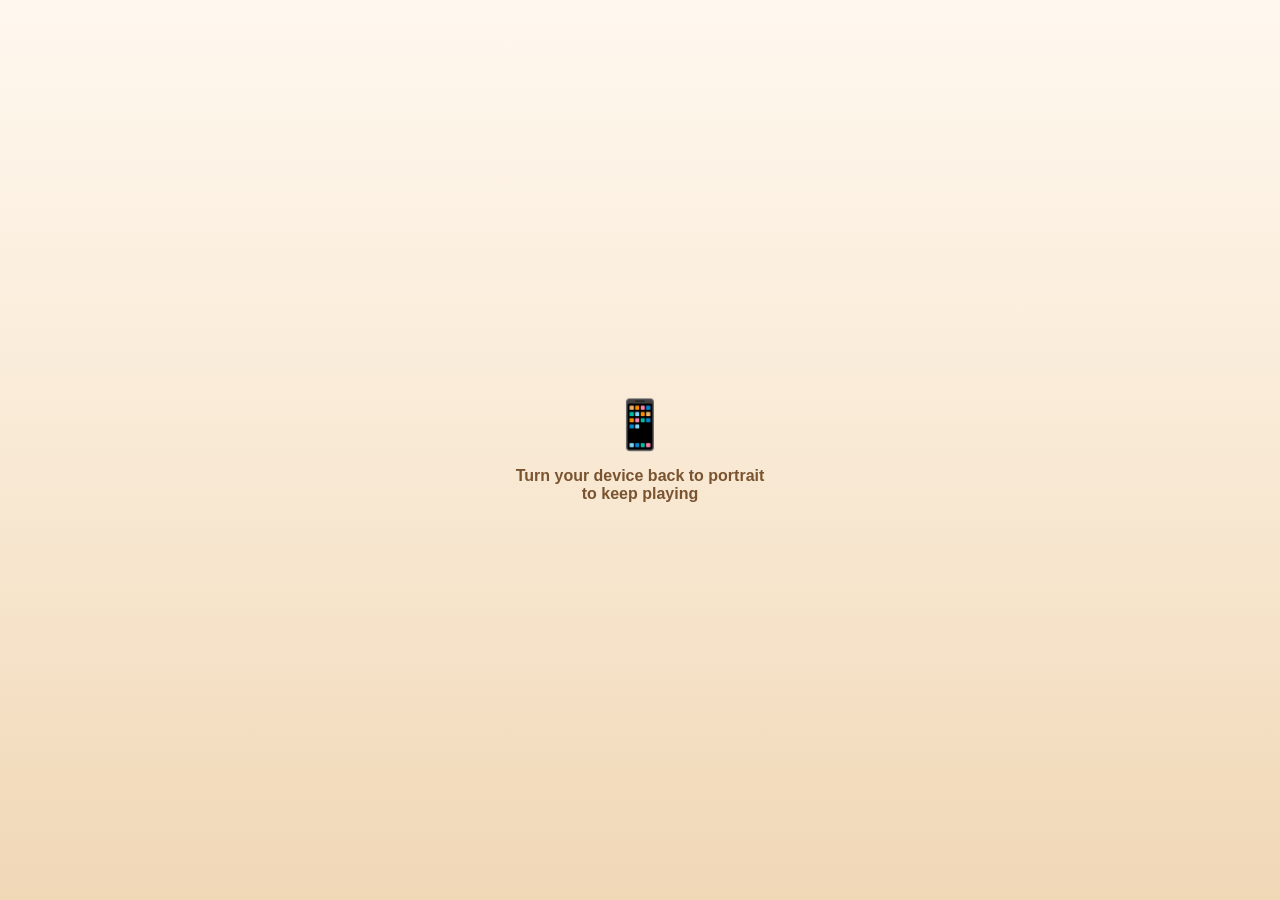
==== commit e2d5fd7d: "Update index.html" ====
--- a/index.html
+++ b/index.html
@@ -4,6 +4,25 @@
 <meta charset="UTF-8">
 <meta name="viewport" content="width=device-width, initial-scale=1, maximum-scale=1, user-scalable=no, viewport-fit=cover">
 <title>Jiyana's Mehendi Studio</title>
+
+<!-- Add-to-Home-Screen polish: lets the game be added to a phone/tablet
+     home screen with its own icon and open full-screen (no browser
+     address bar), like a real installed app rather than a bookmark.
+     manifest.json + the icon PNGs live in assets/ and were generated
+     from the production mehendi_cone.png art (see GAME_SPEC.md §4).
+     theme-color matches --bg-mid from style.css so the OS status bar /
+     task switcher / splash background blend with the app's own warm
+     backdrop instead of showing a jarring default black or white. -->
+<link rel="manifest" href="manifest.json">
+<meta name="theme-color" content="#f8e8d2">
+<link rel="apple-touch-icon" href="assets/apple-touch-icon.png">
+<link rel="icon" href="assets/favicon-32.png" sizes="32x32" type="image/png">
+<!-- iOS ignores manifest.json's display:standalone — these two tags are
+     the actual mechanism that makes "Add to Home Screen" open full-screen
+     on iPhone/iPad instead of inside Safari's browser chrome. -->
+<meta name="apple-mobile-web-app-capable" content="yes">
+<meta name="apple-mobile-web-app-status-bar-style" content="black-translucent">
+<meta name="apple-mobile-web-app-title" content="Mehendi Studio">
 <!-- Rounded, friendly "storybook" display font — used only for the story
      intro's captions/speech bubbles (see css/story.css), not the rest of
      the game's UI, so this one addition can't accidentally change any
--- a/css/style.css
+++ b/css/style.css
@@ -318,13 +318,67 @@
   }
 }
 
-/* Landscape phones: shorter viewport height, keep the hand comfortably framed */
+/* Tablet portrait: the beside-the-hand toolbar (js/main.js's
+   #toolbarPrimary/#toolbarSecondary, styled in full-flow.css) needs real
+   clearance on each side of #stage to sit in without crowding the hand.
+   85vw/602px (the base rule above) leaves comfortable room on the
+   largest tablets but only ~70px a side on the smallest common ones
+   (744px portrait) — trimmed slightly here for reliable breathing room
+   across the whole tablet range. Same 700px threshold as the toolbar's
+   own breakpoint, for the obvious reason that they have to agree. */
+@media (orientation: portrait) and (min-width: 700px) {
+  #stage {
+    width: min(78vw, 560px);
+  }
+}
+
+/* This game is portrait-only (see #rotatePrompt below) — the hero hand
+   art, every layout calculation, and the beside-the-hand toolbar are all
+   built around a tall screen, and half-supporting a cramped landscape
+   mode (previously just a small #stage width tweak here) was judged not
+   worth maintaining two real toolbar layouts for. #app is hidden outright
+   in landscape and #rotatePrompt (plain HTML, styled below) takes over
+   instead — simple, and every phone/tablet already handles physical
+   rotation instantly on its own, no JS orientation-lock needed. */
+#rotatePrompt {
+  display: none;
+}
+
 @media (orientation: landscape) {
-  #stage {
-    /* Only width needs adjusting here now — height already fills
-       whatever's actually available (see the base #stage rule), and
-       the contain-fit math in layoutArtboard() picks whichever
-       dimension is the real limiting one regardless. */
-    width: min(56vw, 602px);
-  }
-}
+  #app {
+    display: none;
+  }
+
+  #rotatePrompt {
+    position: fixed;
+    inset: 0;
+    display: flex;
+    flex-direction: column;
+    align-items: center;
+    justify-content: center;
+    gap: 14px;
+    padding: 40px;
+    text-align: center;
+    background: linear-gradient(180deg, var(--bg-top) 0%, var(--bg-mid) 55%, var(--bg-bot) 100%);
+  }
+}
+
+.rotatePromptIcon {
+  font-size: 48px;
+  /* A plain CSS rotation reads instantly as "turn the device" without
+     needing any extra icon asset. */
+  animation: rotateHint 1800ms ease-in-out infinite;
+}
+
+@keyframes rotateHint {
+  0%, 100% { transform: rotate(0deg); }
+  50% { transform: rotate(-90deg); }
+}
+
+#rotatePrompt p {
+  margin: 0;
+  max-width: 260px;
+  font-size: 16px;
+  font-weight: 600;
+  color: var(--stencil-accent-dark, #7a5330);
+}
--- a/css/full-flow.css
+++ b/css/full-flow.css
@@ -28,7 +28,8 @@
    sub-panel INSIDE #finishedPanel that setPanelVisible() shows only for
    stencil-based completions (see playRewardSequence()), same reasoning
    as every other panel here, just nested one level deeper. */
-#toolbar,
+#toolbarPrimary,
+#toolbarSecondary,
 #shapeTray,
 #controls,
 #dryerControls,
@@ -47,11 +48,15 @@
   pointer-events: none;
 }
 
-/* Zoom and Trace Assist are both floating corner controls, not bottom
-   bars — sliding either would look like it's escaping its corner, so
-   both only fade. */
+/* Zoom, Trace Assist, and both toolbar groups are all floating controls
+   now (not one bottom bar) — sliding any of them would look like it's
+   escaping its corner/edge, so all four only fade for the phase-level
+   show/hide. #toolbarSecondary's phone-only drawer open/close (a
+   separate, independent animation — see .open below) still slides. */
 #zoomControls.panelHidden,
-#traceAssistRow.panelHidden {
+#traceAssistRow.panelHidden,
+#toolbarPrimary.panelHidden,
+#toolbarSecondary.panelHidden {
   transform: none;
 }
 
@@ -173,7 +178,8 @@
   box-shadow: 0 3px 8px rgba(122, 83, 48, 0.28);
 }
 
-/* ---- Toolbar (Cone / Toothpick / Dotting tool + Undo / Clear / Done) ----
+/* ---- Toolbar (Cone / Toothpick / Dotting tool + Undo / Clear / Done,
+   plus Ruler / Curve / Circle / Paisley / Shape Pencil / Eraser) ----
    Built for the first time here — toolbar_gameplay_v1.png was only ever
    a reference image before this. Cone/Undo/Clear/Done are square photo
    crops of that reference art (with its own real cream/gold pill
@@ -181,34 +187,182 @@
    Dotting tool are true cutouts with no backdrop of their own, so they
    get a CSS radial-gradient face tuned to match the same cream/gold
    tone sampled from the reference art, keeping all 6 buttons reading as
-   one consistent set despite the mixed origins. */
-/* Now 7 tool-select buttons + divider + 3 action buttons = 10 total,
-   which doesn't reliably fit one row on a phone-width screen. Let the
-   row scroll horizontally rather than shrinking buttons down to the
-   point they're hard to tap accurately — flex-shrink:0 below keeps
-   every button at its full tap-friendly size regardless of how many
-   there are. justify-content switches to flex-start so scrolling has
-   somewhere to go instead of everything staying centered and clipped
-   equally on both sides. */
-#toolbar {
-  flex: 0 0 auto;
-  display: flex;
-  align-items: center;
-  justify-content: flex-start;
-  gap: 10px;
-  padding: 4px 16px 10px;
+   one consistent set despite the mixed origins.
+
+   Originally one single row of all 12 buttons, which needed horizontal
+   scrolling to reach the far end on a phone — replaced with two groups
+   (#toolbarPrimary: the 6 she reaches for constantly; #toolbarSecondary:
+   the 6 specialty tools) so nothing needs scrolling to reach again. Base
+   rules below are the PHONE layout (mobile-first): #toolbarPrimary docks
+   to the real bottom edge of the screen, #toolbarSecondary is a
+   collapsible drawer just above it, opened via #moreToolsBtn. The
+   min-width media query further down replaces both with two columns
+   flanking the hand on a tablet, where there's room for that beside-the-
+   hand layout the whole redesign was originally asked for. Both groups
+   are positioned relative to the real viewport/#stageWrap, not #stage —
+   #stage carries its own CSS transform (--hand-lift), which would trap
+   position:fixed descendants and stop #toolbarPrimary from reaching the
+   true screen edge on phone; sitting as #stage's sibling avoids that. */
+#toolbarPrimary {
+  position: fixed;
+  left: 0;
+  right: 0;
+  bottom: 0;
+  z-index: 7;
+  display: flex;
+  align-items: center;
+  justify-content: center;
+  gap: 8px;
+  padding: 6px 14px calc(8px + env(safe-area-inset-bottom));
+  /* Defensive fallback only — 6 buttons at this size fit every real
+     portrait phone width without needing this, but an unusually narrow
+     device scrolls instead of visibly breaking. */
   overflow-x: auto;
   overflow-y: hidden;
   -webkit-overflow-scrolling: touch;
   scrollbar-width: none;
 }
 
-#toolbar::-webkit-scrollbar {
+#toolbarPrimary::-webkit-scrollbar {
   display: none;
 }
 
-#toolbar.hidden {
+#toolbarPrimary.hidden {
   display: none;
+}
+
+/* .toolBtn's real-world default is 58px (see the shared rule further
+   down) — comfortable on a tablet, but 6 of them at that size plus gaps
+   and padding add up to ~416px, wider than every common phone in
+   portrait (checked against 360-430px, the realistic range). Shrunk
+   specifically inside these two groups, on phone only, so the "no
+   scrolling" promise actually holds on a real device rather than just
+   looking right on a wide simulator window — restored to the full 58px
+   on tablet, where there's room to spare (see the min-width media query
+   below). Every other .toolBtn (decor tray, shape tray, etc.) is
+   untouched by this. */
+#toolbarPrimary .toolBtn,
+#toolbarSecondary .toolBtn {
+  width: 46px;
+  height: 46px;
+}
+
+/* The specialty-tools drawer. Closed by default even while the whole
+   toolbar is otherwise visible (phase-level .hidden, handled the same
+   as every other panel, always wins over this) — .open is a second,
+   independent toggle layered on top, set from #moreToolsBtn's click
+   handler in main.js. bottom offset = #toolbarPrimary's real rendered
+   height at its phone size (46px button + 6px/8px top/bottom padding =
+   60px) plus a small 6px gap, so it sits stacked neatly just above it
+   with no overlap and no visible seam. */
+#toolbarSecondary {
+  position: fixed;
+  left: 0;
+  right: 0;
+  bottom: calc(66px + env(safe-area-inset-bottom));
+  z-index: 6;
+  display: flex;
+  flex-wrap: wrap;
+  align-items: center;
+  justify-content: center;
+  gap: 10px;
+  padding: 14px 16px;
+  border-radius: 20px 20px 0 0;
+  background: rgba(255, 250, 243, 0.97);
+  box-shadow: 0 -6px 20px rgba(60, 36, 16, 0.18);
+  opacity: 0;
+  transform: translateY(14px);
+  pointer-events: none;
+  transition: opacity 200ms ease, transform 200ms ease;
+}
+
+#toolbarSecondary.open {
+  opacity: 1;
+  transform: translateY(0);
+  pointer-events: auto;
+}
+
+#toolbarSecondary.hidden {
+  display: none;
+}
+
+#moreToolsBtn .moreToolsGlyph {
+  font-size: 26px;
+  font-weight: 700;
+  line-height: 1;
+  color: var(--stencil-accent-dark, #7a5330);
+}
+
+#moreToolsBtn.active {
+  box-shadow: 0 0 0 3px var(--stencil-accent), 0 6px 14px rgba(122, 83, 48, 0.35);
+  transform: scale(1.05);
+}
+
+/* ---- Tablet portrait: flanking columns beside the hand ----
+   700px comfortably separates every real phone (largest common ones
+   top out around 430px wide) from every real tablet (smallest common
+   ones start around 744px in portrait), so there's no awkward
+   in-between size this breakpoint gets wrong. Only applies in portrait
+   — landscape is handled separately (see #rotatePrompt in style.css),
+   so this never has to also account for a short/wide viewport. */
+@media (orientation: portrait) and (min-width: 700px) {
+  #toolbarPrimary,
+  #toolbarSecondary {
+    position: absolute;
+    top: 50%;
+    bottom: auto;
+    left: auto;
+    right: auto;
+    transform: translateY(-50%);
+    flex-direction: column;
+    flex-wrap: nowrap;
+    background: none;
+    box-shadow: none;
+    border-radius: 0;
+    padding: 0;
+    gap: 12px;
+    opacity: 1;
+    pointer-events: auto;
+    overflow: visible;
+  }
+
+  #toolbarPrimary {
+    left: 14px;
+  }
+
+  #toolbarSecondary {
+    right: 14px;
+  }
+
+  /* Restore the full 58px size here — the phone-only shrink above is
+     scoped the same way (container + .toolBtn), so this simply wins by
+     appearing later in the file at matching specificity. */
+  #toolbarPrimary .toolBtn,
+  #toolbarSecondary .toolBtn {
+    width: 58px;
+    height: 58px;
+  }
+
+  /* The generic `.panelHidden` rule (near the top of this file) is a
+     plain class selector, which loses to the plain id selectors above
+     on specificity alone — without this, #toolbarSecondary's phone-
+     default opacity:0 (overridden to 1 above) and #toolbarPrimary would
+     never actually fade during a phase change on tablet. Combined id+
+     class selectors here restore that fade, and keep the vertical
+     centering transform intact while doing it (a bare "reset transform"
+     would otherwise snap the column to the top of #stageWrap for the
+     duration of the fade). */
+  #toolbarPrimary.panelHidden,
+  #toolbarSecondary.panelHidden {
+    opacity: 0;
+    transform: translateY(-50%);
+  }
+
+  /* Always visible on tablet — there's room for both groups beside the
+     hand at once, so the phone-only drawer toggle has nothing to do. */
+  #moreToolsBtn {
+    display: none;
+  }
 }
 
 .toolBtn {
